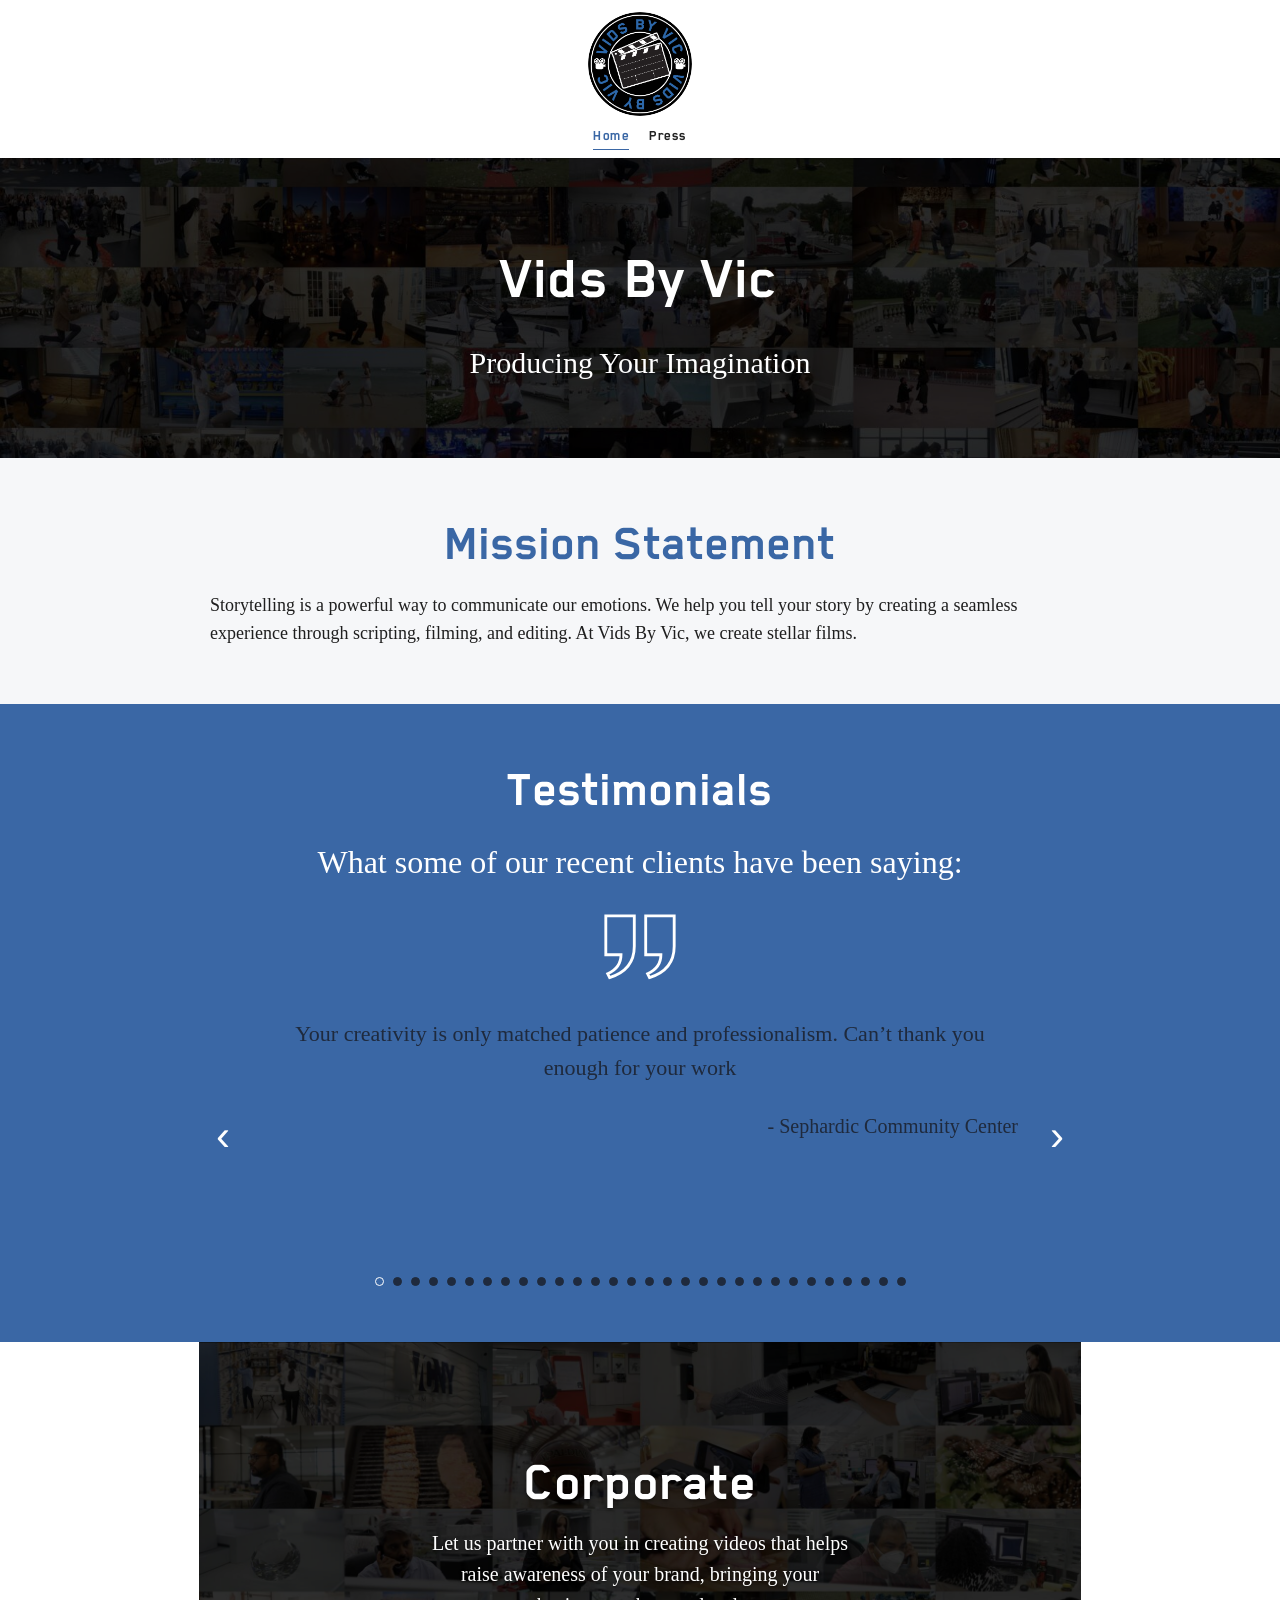
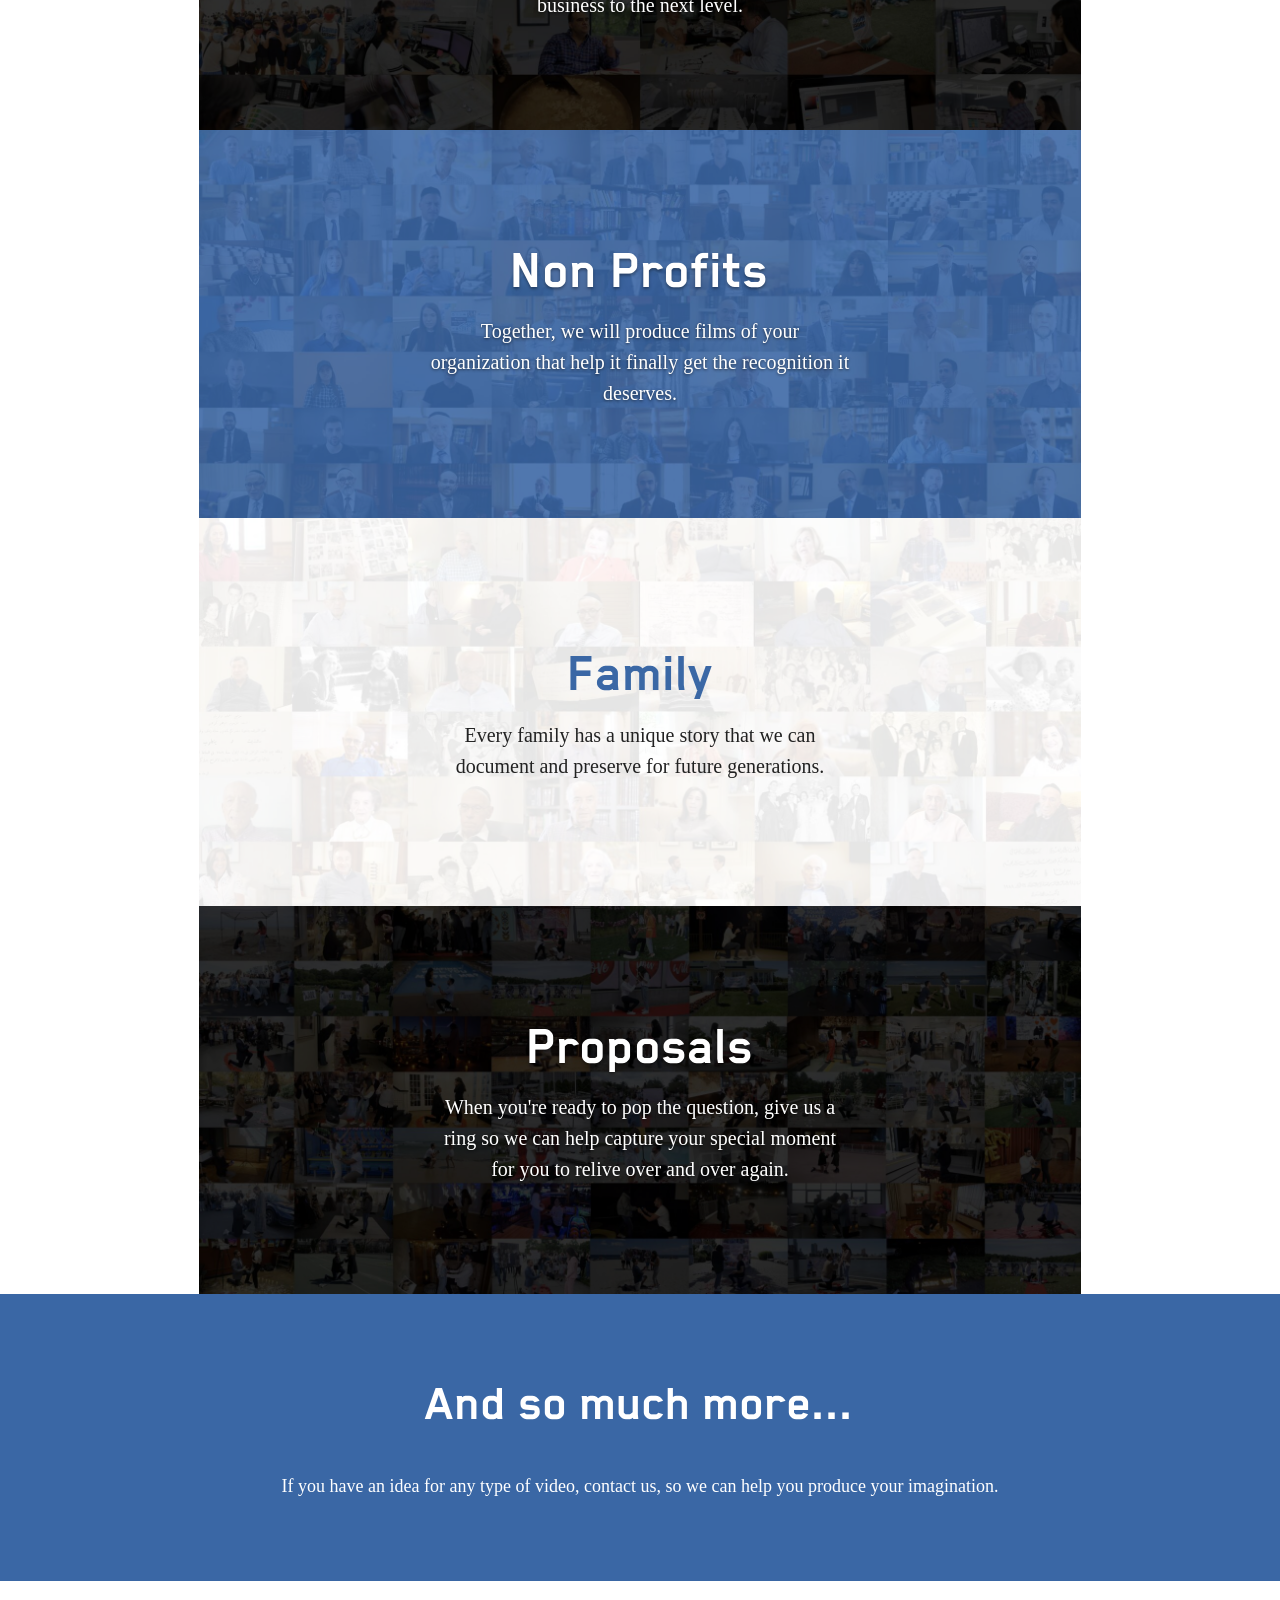
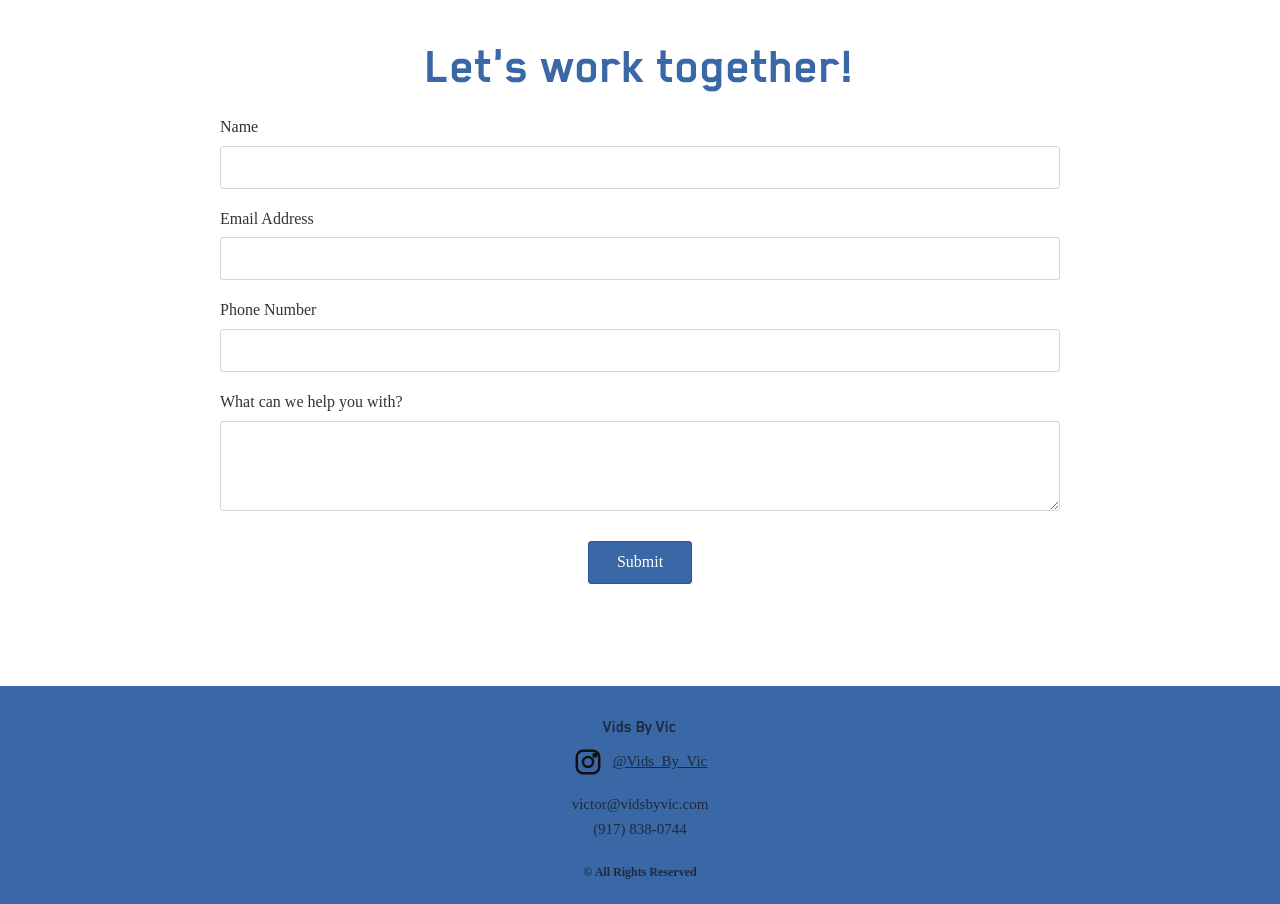
==== index.html @ 013132c2 "Switch form to Web3Forms" ====
<!doctype html>
<html lang="en">
<head>
<meta charset="utf-8">
<meta name="viewport" content="width=device-width,initial-scale=1">
<title>Home | Vids By Vic</title>
<meta name="description" content="Vids By Vic — Producing Your Imagination. Scripting, filming, and editing for nonprofits, businesses, families, and proposals.">
<meta property="og:title" content="Vids By Vic">
<meta property="og:description" content="Producing Your Imagination">
<meta property="og:image" content="https://www.vidsbyvic.com/images/og.png">
<meta property="og:url" content="https://www.vidsbyvic.com">
<meta name="twitter:card" content="summary_large_image">
<link rel="icon" href="images/logo.png">
<link rel="preload" href="/fonts/BlenderPro-Bold.woff2" as="font" type="font/woff2" crossorigin>
<link rel="stylesheet" href="styles.css">
</head>
<body>

<header class="site-header">
  <a href="./"><img class="logo" src="images/logo.png" alt="Vids By Vic"></a>
  <nav class="site-nav">
    <a href="./" aria-current="page">Home</a>
    <a href="press/">Press</a>
  </nav>
</header>

<main>
  <div class="hero">
    <div>
      <h1>Vids By Vic</h1>
      <p>Producing Your Imagination</p>
    </div>
  </div>

  <section class="mission">
    <div class="wrap">
      <h2>Mission Statement</h2>
      <p>Storytelling is a powerful way to communicate our emotions. We help you tell your story by creating a seamless experience through scripting, filming, and editing. At Vids By Vic, we create stellar films.</p>
    </div>
  </section>


  <section class="testimonials">
    <h2>Testimonials</h2>
    <p class="sub">What some of our recent clients have been saying:</p>
    <svg class="quote-mark" viewBox="0 0 80 72" fill="none" stroke="#fff" stroke-width="3" aria-hidden="true">
      <path d="M4 3h30v32c0 17-10 28-26 33l-2-4c9-4 14-11 14-20H4z"/>
      <path d="M46 3h30v32c0 17-10 28-26 33l-2-4c9-4 14-11 14-20H46z"/>
    </svg>
    <div class="slider" id="slider" aria-roledescription="carousel">
      <button class="prev" aria-label="Previous">&#8249;</button>
      <div id="slides"></div>
      <button class="next" aria-label="Next">&#8250;</button>
    </div>
    <div class="dots" id="dots"></div>
  </section>

  <section class="services">
    <div class="service dark corporate"><div>
      <h2>Corporate</h2>
      <p>Let us partner with you in creating videos that helps raise awareness of your brand, bringing your business to the next level.</p>
    </div></div>
    <div class="service blue nonprofit"><div>
      <h2>Non Profits</h2>
      <p>Together, we will produce films of your organization that help it finally get the recognition it deserves.</p>
    </div></div>
    <div class="service light family"><div>
      <h2>Family</h2>
      <p>Every family has a unique story that we can document and preserve for future generations.</p>
    </div></div>
    <div class="service dark proposals"><div>
      <h2>Proposals</h2>
      <p>When you're ready to pop the question, give us a ring so we can help capture your special moment for you to relive over and over again.</p>
    </div></div>
  </section>

  <section class="more">
    <h2>And so much more...</h2>
    <p>If you have an idea for any type of video, contact us, so we can help you produce your imagination.</p>
  </section>

  <section class="contact" id="contact">
    <h2>Let's work together!</h2>
    <form id="contact-form" action="https://api.web3forms.com/submit" method="POST">
      <input type="hidden" name="access_key" value="d87d5b63-615f-45db-a394-ddff4c12c7cf">
      <input type="hidden" name="subject" value="New message from VidsByVic.com">
      <input type="hidden" name="from_name" value="VidsByVic.com">
      <input type="hidden" name="redirect" value="https://vidsbyvic.com/thanks/">
      <label for="f-name">Name</label>
      <input id="f-name" name="name" required>
      <label for="f-email">Email Address</label>
      <input id="f-email" name="email" type="email" required>
      <label for="f-phone">Phone Number</label>
      <input id="f-phone" name="phone" type="tel">
      <label for="f-msg">What can we help you with?</label>
      <textarea id="f-msg" name="message" required></textarea>
      <input class="hp" type="checkbox" name="botcheck" tabindex="-1" autocomplete="off">
      <div class="form-actions"><button class="btn" type="submit">Submit</button></div>
      <p class="form-note" id="form-note" aria-live="polite"></p>
    </form>
  </section>
</main>

<footer class="site-footer">
  <strong>Vids By Vic</strong>
  <a class="ig" href="https://www.instagram.com/vids_by_vic" target="_blank" rel="noopener">
    <svg viewBox="0 0 24 24" fill="none" stroke="#111" stroke-width="2"><rect x="3" y="3" width="18" height="18" rx="5"/><circle cx="12" cy="12" r="4"/><circle cx="17.5" cy="6.5" r="1" fill="#111"/></svg>
    <span style="text-decoration:underline">@Vids_By_Vic</span>
  </a>
  <p><a href="mailto:victor@vidsbyvic.com">victor@vidsbyvic.com</a></p>
  <p><a href="tel:+19178380744">(917) 838-0744</a></p>
  <p class="copy">© All Rights Reserved</p>
</footer>

<script>
const T=[
["Your creativity is only matched patience and professionalism. Can’t thank you enough for your work","Sephardic Community Center"],
["Working with Victor is clean and simple. He understands the project, is in tune with the audience, and quickly produces a high quality film. A pleasure to work with!","Magen David Yeshivah"],
["Vids by Vic is easy, reliable and really \"gets it\" - it's a no-brainer for organizations like SBH who hope to quickly deliver a quality product to our community members.","Sephardic Bikur Holim"],
["Victor is a true professional. He is organized, understands the needs of his clients and ultimately delivers a product based on your goals. Victor is diligent and meticulous, working closely with his clients in order to ensure their needs are met. Victor is a pleasure to work with!","Yeshivah of Flatbush"],
["We had the pleasure of working with Vids By Vic on a series of corporate recruitment videos. Victor was professional, efficient, and friendly during filming and was great to work with throughout the editing process. We were very happy with the final videos and have received great feedback from employees and potential candidates. We highly recommend him and his team – and hope to work with them again soon!","VCNY Home"],
["Victor was incredibly professional throughout, had a clear vision for how to approach our video project and executed to perfection, and on time. We used his services for both archival footage, and new production and he hit a home run with both projects. I look forward to working with him again.","SAFE Foundation"],
["Victor’s attention to the urgency of what I needed to get done quickly was amazing. He listened attentively to my needs and then added his professional expertise to put together a spectacular promotional video. His video changed my business forever!","Camp Allsport"],
["Vic, thank you for your incredible work on our fundraising video. Needless to say, it was done to perfection, you created the perfect story line and sent our message across so fluidly. Working with you was an absolute pleasure, done with great communication, timing, and professionalism. Thank you again, and looking forward to more projects together.","Sephardic Heritage Museum"],
["Victor's deep commitment to every project ensure's smashing success! He makes it all look so seamless and easy!","Allegra Franco Women's Bet Midrash"],
["Vic and his team are professional and enthusiastic, which is manifested in the footage they put out. Moreover they are super easy to work with!","Albert Missry Foundation"],
["Our recent video was professionally handled by Vids by Vic and we could not have been prouder when we presented it at the service. Victor perfectly aligned all the video interviewees, navigating individuals busy schedule to get it done right. On top of it, it was so perfect, it was all done in one draft! I would definitely use Victor again for any upcoming event we have.","Congregation Beth Torah"],
["Working with Vids by Vic was an amazing experience. Quick, efficient and gets the job done. I would love to recommend them to everyone. It was really a pleasure. Thank you!","Yeshivat Lev Aharon"],
["Vids By Vic handled everything from filming to editing in the most professional way. It was a completely stress free experience. Victor really understood what we were looking for and delivered an excellent and heartwarming video, in a very short amount of time.","Yad Yosef Torah Center"],
["Victor is a true professional. Not only was the final video spectacular, but even more importantly, he made the process very seamless. He understood what we wanted for the final result and made it happen. Ask me to rate him 1 out of 10, and he gets a 20!!","Deal Sephardic Network"],
["PROPEL needed a video for a fundraiser, and a series of marketing campaign videos that were shorter in length. Victor immediately understood the message and created a working plan that structured our project. Despite many schedule and venue changes, he kept the project on task. Victors professionalism and ability to put people at ease before the camera was exceptional. The video was the highlight of our event and our instagram marketing campaign has helped our company gain a following.","PROPEL Network"],
["Extremely flexible and easy to work with crew, with great end results!","Unique Designs"],
["Victor is genuine professional and a pleasure to work with.","The Well"],
["You and your staff are professional, courteous, and easy to work with. The camerawork was extraordinary, and you showed great creativity in editing the finished piece. Our product came to life in a way that we never imagined possible! Kudos to Victor Dweck for such great work. We look forward to working with Vids by Vic again soon.","Hillel Yeshivah"],
["Vic is a pleasure to work with. He is knowledgeable, friendly, with excellent vision. Vic brings your ideas to life! We highly recommend!","Hatzalah"],
["Not only a creative, professional, hard working, reliable and trust worthy company, Vids by Vic makes it fun to do. Strong on ideas and problem solving and their editing and end product raises the presentation to the highest level imaginative.","Sephardic Rabbinical College"],
["Vids by Vic took excellent and very moving video footage of our client's experiences with our organization. Thank you for being professional and easy to work with.","Morris I Franco Cancer Center"],
["It was an absolute pleasure working with Vic. He was extremely professional throughout the entire process and has a great eye. Everything was done in a very timely manner as well!","CocoBox"],
["Victor and his team was a pleasure to work with! Professional, patient and courteous .. all around A+","CARE for Special Needs Children"],
["The Vids by Vic team is the New York Yankees of film. Professional, talented, and consistently producing. They turned simple interview videos into masterpieces. Not to mention - the turnaround time is incredible! 5 stars!","From The Founder"],
["Victor understood the mission statement of our school. He was able to articulate and bring out the message in a very professional way. We had such great feedback from our constituents. I am absolutely going to recommend him for any one in need of a video!","Yeshivat Magen Abraham"],
["Working with Vic is a fun experience. He has all the qualifications you expect from a professional company. Thanks for all your help!","Camp J.D.S.A."],
["Vic and his team are professional and always on time. They have the necessary experience to cut through the baloney and ask the correct questions and edit properly as well as coordinate other interviewers and choreography properly.","Moreshet Yerushalayim"],
["Vids by Vic captured it all in 1 minute. Vids by Vic is reliable and easy to work with, you know you are in great hands with Vids By Vic. Promotion video kick started my business!","Doin' It Sports"],
["Victor (a.k.a. Vids by Vic) has always been a pleasure to work with. He always invested in the best equipment, personally involved himself in the shoot and editing, and guided us to produce the best results. We always look forward to more ideas as he continues to grow.","Tanach Study"],
["Victor was a total professional and a pleasure to work with. The quality of his work greatly exceeded our expectations and we hope to use his services again in the near future!","Upside Basketball Camp"]
];
const slides=document.getElementById('slides'),dots=document.getElementById('dots');
T.forEach(([q,w],i)=>{
  const s=document.createElement('div');s.className='slide';
  s.innerHTML='<p></p><cite></cite>';s.querySelector('p').textContent=q;s.querySelector('cite').textContent='- '+w;
  slides.appendChild(s);
  const d=document.createElement('button');d.setAttribute('aria-label','Testimonial '+(i+1));d.onclick=()=>{go(i);restart()};dots.appendChild(d);
});
let cur=0,timer;
function go(i){cur=(i+T.length)%T.length;[...slides.children].forEach((s,k)=>s.classList.toggle('active',k===cur));[...dots.children].forEach((d,k)=>d.classList.toggle('on',k===cur))}
function restart(){clearInterval(timer);timer=setInterval(()=>go(cur+1),7000)}
document.querySelector('.slider .prev').onclick=()=>{go(cur-1);restart()};
document.querySelector('.slider .next').onclick=()=>{go(cur+1);restart()};
go(0);restart();

document.getElementById('contact-form').addEventListener('submit',async e=>{
  e.preventDefault();
  const f=e.target,note=document.getElementById('form-note'),btn=f.querySelector('button');
  btn.disabled=true;note.textContent='Sending...';
  const c=new AbortController();const t=setTimeout(()=>c.abort(),15000);
  try{
    const r=await fetch('https://api.web3forms.com/submit',{method:'POST',headers:{'Accept':'application/json'},body:new FormData(f),signal:c.signal});
    const j=await r.json();if(!j.success)throw 0;
    location.href='/thanks/';
  }catch(_){note.textContent='Something went wrong. Please email victor@vidsbyvic.com.';btn.disabled=false}
  clearTimeout(t);
});
</script>
</body>
</html>
---- styles.css ----
@font-face{font-family:"Blender Pro";src:url(/fonts/BlenderPro-Bold.woff2) format("woff2");font-weight:700;font-style:normal;font-display:swap}
:root{
  --blue:#3a67a5;
  --blue-dark:#2f5590;
  --ink:#1f1f1f;
  --muted:#555;
  --bg:#ffffff;
  --soft:#f6f7f9;
  --head:'Blender Pro',system-ui,sans-serif;
  --body:Georgia,'Times New Roman',serif;
}
*{box-sizing:border-box}
html{scroll-behavior:smooth}
body{margin:0;background:var(--bg);color:var(--ink);font-family:var(--body);font-size:18px;line-height:1.55}
img{max-width:100%;display:block}
a{color:inherit}

/* Header */
.site-header{position:sticky;top:0;z-index:50;background:#fff;text-align:center;padding:12px 16px 8px;box-shadow:0 1px 0 rgba(0,0,0,.05)}
.site-header .logo{width:104px;height:104px;margin:0 auto;border-radius:50%}
.site-nav{font-family:var(--head);font-weight:700;letter-spacing:.5px;display:flex;justify-content:center;gap:20px;margin-top:6px;font-size:15px}
.site-nav a{text-decoration:none;color:#222;padding:2px 0;border-bottom:1px solid transparent}
.site-nav a:hover,.site-nav a[aria-current=page]{border-bottom-color:var(--blue);color:var(--blue)}

/* Hero */
.hero{position:relative;min-height:300px;display:grid;place-items:center;text-align:center;color:#fff;
  background:#1a1a1a url(/images/proposals.jpg) center/cover no-repeat;padding:60px 16px}
.hero::before{content:"";position:absolute;inset:0;background:rgba(0,0,0,.6)}
.hero>*{position:relative}
.hero h1{font-family:var(--head);font-weight:700;font-size:clamp(40px,7vw,62px);margin:0;letter-spacing:.5px}
.hero p{font-size:clamp(20px,3vw,30px);margin:14px 0 0;font-weight:300}

/* Generic sections */
section{padding:56px 16px}
.wrap{max-width:860px;margin:0 auto}
h2{font-family:var(--head);font-weight:700;font-size:clamp(34px,5vw,52px);line-height:1.15;margin:0 0 18px;text-align:center}
.mission{background:var(--soft)}
.mission h2{color:var(--blue)}
.mission p{margin:0}

.photo-band{height:clamp(220px,40vw,520px);background:#dfe5ee url(/images/camera.jpg) center 40%/cover no-repeat;padding:0}

/* Testimonials */
.testimonials{background:var(--blue);color:#fff;text-align:center}
.testimonials .sub{font-size:clamp(20px,3vw,32px);margin:0 0 26px;font-weight:300}
.quote-mark{width:76px;margin:0 auto 26px}
.slider{position:relative;max-width:860px;margin:0 auto;padding:0 52px;min-height:230px}
.slide{display:none}
.slide.active{display:block;animation:fade .5s}
.slide p{font-size:clamp(17px,2.2vw,22px);color:#1f2a3d;margin:0}
.slide cite{display:block;font-style:normal;text-align:right;margin-top:26px;font-size:20px;color:#1f2a3d}
.slider button{position:absolute;top:40%;background:none;border:0;color:#fff;font-size:42px;line-height:1;cursor:pointer;padding:6px}
.slider .prev{left:0}.slider .next{right:0}
.dots{display:flex;flex-wrap:wrap;justify-content:center;gap:9px;margin-top:30px}
.dots button{width:9px;height:9px;border-radius:50%;border:1px solid #1f2a3d;background:#1f2a3d;padding:0;cursor:pointer}
.dots button.on{background:transparent;border-color:#fff}
@keyframes fade{from{opacity:0}to{opacity:1}}

/* Service banners */
.services{padding:0}
.service{position:relative;max-width:882px;margin:0 auto;min-height:clamp(300px,44vw,388px);display:grid;place-items:center;text-align:center;
  background-size:cover;background-position:center;padding:40px 24px}
.service::before{content:"";position:absolute;inset:0}
.service>div{position:relative;max-width:420px}
.service h2{font-size:clamp(36px,6vw,56px);margin-bottom:14px;text-shadow:0 2px 3px rgba(0,0,0,.35)}
.service p{margin:0;font-size:clamp(16px,2.2vw,20px)}
.service.dark{color:#fff}.service.dark::before{background:rgba(0,0,0,.55)}
.service.blue{color:#fff}.service.blue::before{background:rgba(58,103,165,.55)}
.service.light{color:#222}.service.light::before{background:rgba(255,255,255,.6)}
.service.light h2{color:var(--blue);text-shadow:none}
.service.dark p,.service.blue p{text-shadow:0 1px 3px rgba(0,0,0,.6)}
.corporate{background-image:url(/images/corporate.jpg)}
.nonprofit{background-image:url(/images/nonprofit.jpg)}
.family{background-image:url(/images/family.jpg)}
.proposals{background-image:url(/images/proposals.jpg)}

.more{background:var(--blue);color:#fff;text-align:center;padding:80px 16px}
.more p{margin:40px auto 0;max-width:760px}

/* Contact form */
.contact h2{color:var(--blue)}
form{max-width:840px;margin:0 auto}
label{display:block;font-size:16px;margin:18px 0 6px;color:#333}
input,textarea{width:100%;font:inherit;font-size:16px;padding:8px 10px;border:1px solid #d6d6d6;border-radius:3px;background:#fff}
input:focus,textarea:focus{outline:2px solid var(--blue);outline-offset:1px}
textarea{min-height:90px;resize:vertical}
.btn{display:inline-block;background:var(--blue);color:#fff;border:1px solid var(--blue-dark);border-radius:3px;font:inherit;font-size:16px;padding:8px 28px;cursor:pointer;text-decoration:none}
.btn:hover{background:var(--blue-dark)}
.form-actions{text-align:center;margin-top:22px}
.form-note{text-align:center;color:var(--muted);font-size:14px;min-height:20px;margin-top:12px}
.hp{position:absolute;left:-9999px}

/* Footer */
.site-footer{background:var(--blue);color:#1f2a3d;text-align:center;padding:28px 16px 20px;font-size:15px}
.site-footer strong{font-family:var(--head);font-weight:700;font-size:17px;display:block;margin-bottom:6px}
.site-footer .ig{display:inline-flex;align-items:center;gap:10px;margin-bottom:14px}
.site-footer .ig svg{width:30px;height:30px}
.site-footer a{text-decoration:none}
.site-footer a:hover{text-decoration:underline}
.site-footer p{margin:2px 0}
.site-footer .copy{margin-top:22px;font-size:12px;font-weight:600}

/* Connect page */
.connect-hero{background:var(--soft);text-align:center}
.connect-hero h2{color:var(--blue)}
.connect-hero p{max-width:760px;margin:0 auto 18px}

/* Press page */
.press-top{height:210px;background:var(--blue);display:grid;place-items:center}
.press-top h2{color:#fff;margin:0;text-shadow:0 2px 4px rgba(0,0,0,.5)}
.press-list{display:grid;gap:34px;max-width:860px;margin:0 auto}
.press-item{display:grid;grid-template-columns:150px 1fr;gap:26px;align-items:center}
.press-item img{width:150px;height:150px;object-fit:contain}
.press-item .date{color:var(--blue);font-weight:500}
.press-item h3{margin:2px 0 4px;font-size:21px;font-weight:600}
.press-item p{margin:0 0 6px;color:var(--muted)}
.press-item a.link{color:var(--blue)}
@media (max-width:560px){
  .press-item{grid-template-columns:1fr;text-align:center}
  .press-item img{margin:0 auto}
  .slider{padding:0 34px}
  .slider button{font-size:32px}
}
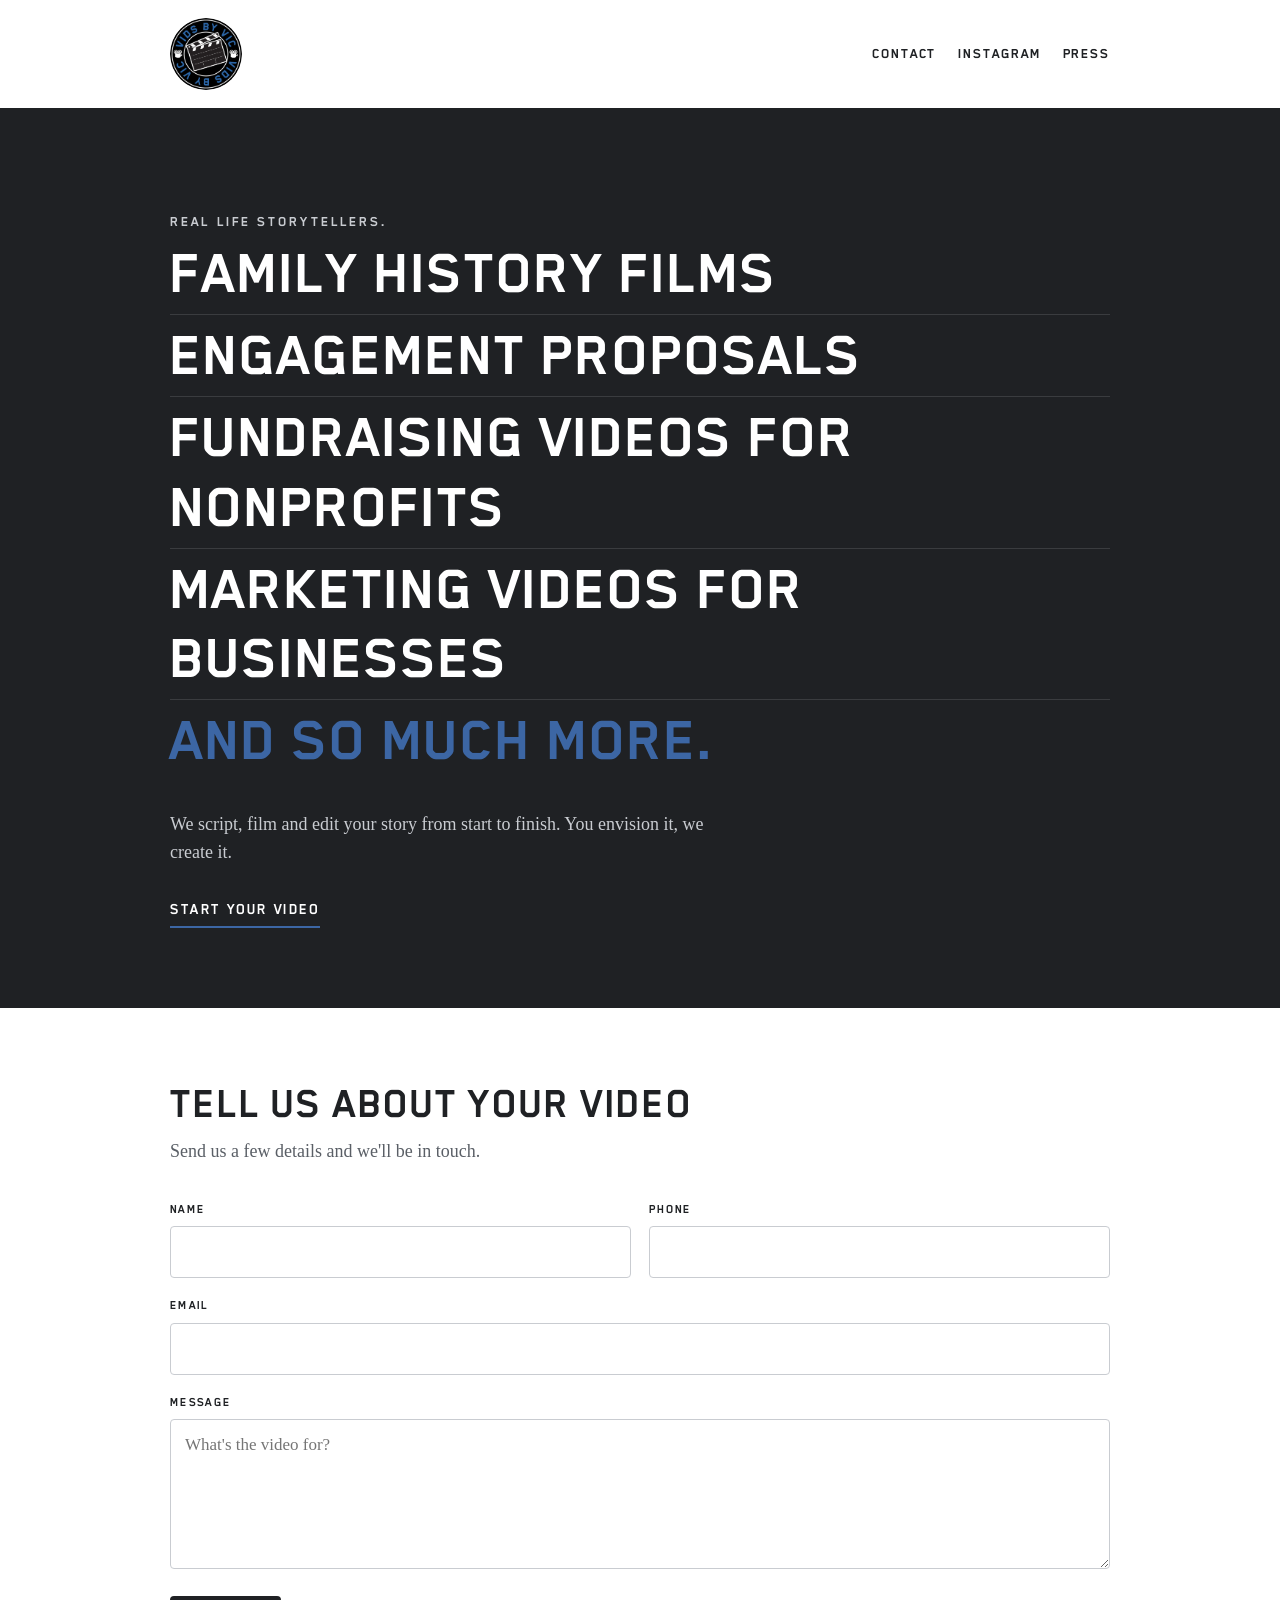
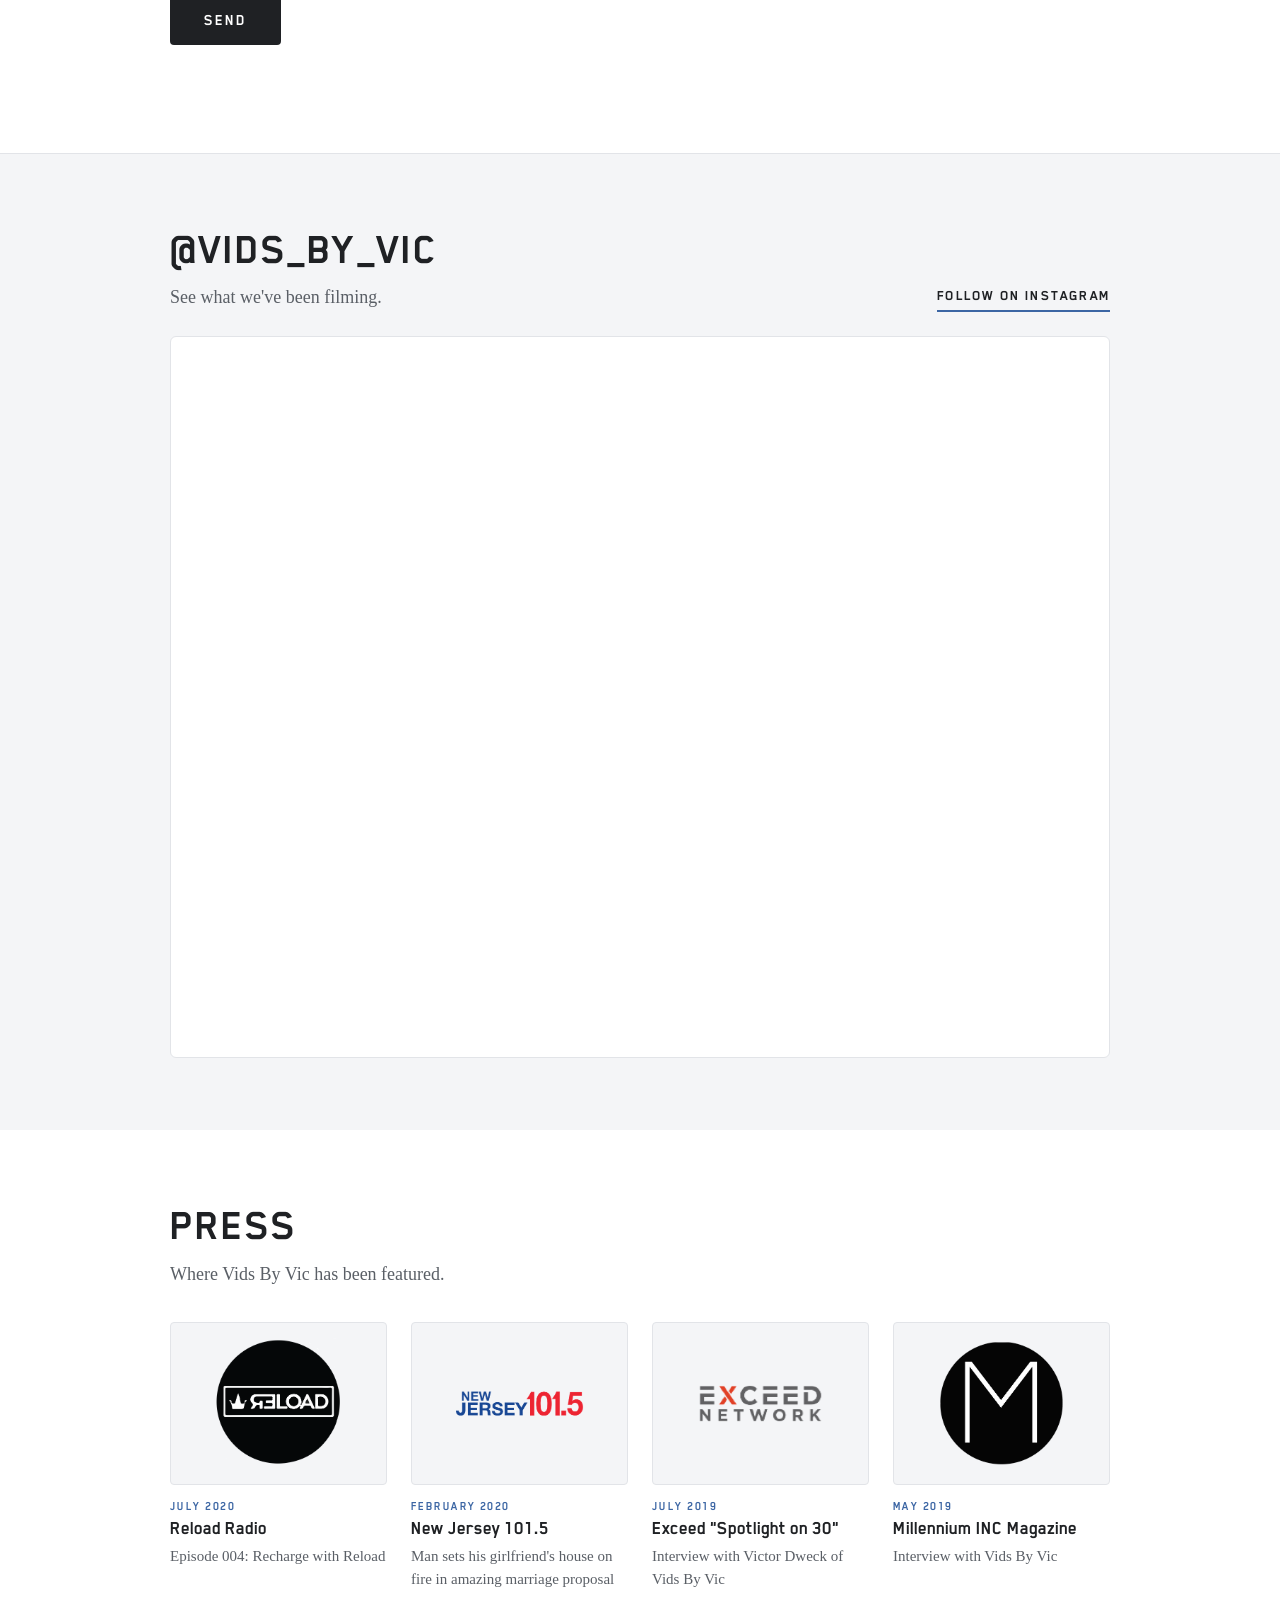
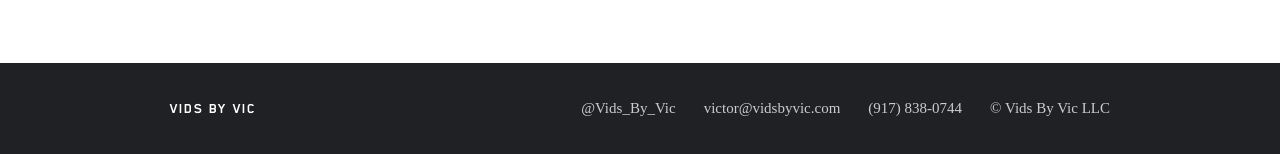
==== commit 0a91a598: "Refactor index.html for improved layout and SEO Updated the website's HTML structure, including the " ====
--- a/index.html
+++ b/index.html
@@ -3,173 +3,232 @@
 <head>
 <meta charset="utf-8">
 <meta name="viewport" content="width=device-width,initial-scale=1">
-<title>Home | Vids By Vic</title>
-<meta name="description" content="Vids By Vic — Producing Your Imagination. Scripting, filming, and editing for nonprofits, businesses, families, and proposals.">
+<title>Vids By Vic</title>
+<meta name="description" content="Vids By Vic: family history films, engagement proposals, fundraising videos for nonprofits, marketing videos for businesses, and so much more.">
 <meta property="og:title" content="Vids By Vic">
-<meta property="og:description" content="Producing Your Imagination">
+<meta property="og:description" content="Real life storytellers.">
 <meta property="og:image" content="https://www.vidsbyvic.com/images/og.png">
 <meta property="og:url" content="https://www.vidsbyvic.com">
 <meta name="twitter:card" content="summary_large_image">
 <link rel="icon" href="images/logo.png">
 <link rel="preload" href="/fonts/BlenderPro-Bold.woff2" as="font" type="font/woff2" crossorigin>
-<link rel="stylesheet" href="styles.css">
+<style>
+@font-face{font-family:"Blender Pro";src:url(/fonts/BlenderPro-Bold.woff2) format("woff2");font-weight:700;font-display:swap}
+:root{--ink:#1F2124;--blue:#3C66A4;--soft:#f4f5f7;--line:#e2e4e8;--muted:#5a5f66;
+  --head:'Blender Pro',system-ui,sans-serif;--body:Georgia,'Times New Roman',serif}
+*{box-sizing:border-box}
+html{scroll-behavior:smooth}
+body{margin:0;background:#fff;color:var(--ink);font-family:var(--body);font-size:18px;line-height:1.55}
+img{max-width:100%;display:block}
+a{color:inherit}
+.wrap{max-width:980px;margin:0 auto;padding:0 20px}
+
+/* Header */
+header{display:flex;align-items:center;justify-content:space-between;max-width:980px;margin:0 auto;padding:18px 20px}
+header img{width:72px;height:72px;border-radius:50%}
+header nav{display:flex;gap:22px;font-family:var(--head);font-weight:700;font-size:15px;letter-spacing:.06em;text-transform:uppercase}
+header nav a{text-decoration:none}
+header nav a:hover{color:var(--blue)}
+
+/* Hero */
+.hero{background:var(--ink);color:#fff;padding:72px 0 80px}
+.kicker{font-family:var(--head);font-weight:700;color:var(--blue);letter-spacing:.14em;text-transform:uppercase;font-size:15px;margin:0 0 22px}
+.hero ul{list-style:none;margin:0;padding:0;font-family:var(--head);font-weight:700;font-size:clamp(34px,6.4vw,64px);line-height:1.08;text-transform:uppercase}
+.hero li{border-bottom:1px solid rgba(255,255,255,.12);padding:6px 0}
+.hero li:last-child{color:var(--blue);border:0}
+.hero p{max-width:560px;margin:30px 0 0;color:#c9ccd1}
+.hero .cta{display:inline-block;margin-top:30px;font-family:var(--head);font-weight:700;letter-spacing:.1em;text-transform:uppercase;font-size:16px;color:#fff;text-decoration:none;border-bottom:2px solid var(--blue);padding-bottom:4px}
+
+/* Sections */
+section{padding:72px 0}
+h2{font-family:var(--head);font-weight:700;text-transform:uppercase;letter-spacing:.02em;font-size:clamp(30px,4.6vw,44px);line-height:1.1;margin:0 0 10px}
+.lede{color:var(--muted);margin:0 0 34px}
+
+/* Form */
+#contact{border-bottom:1px solid var(--line)}
+.grid2{display:grid;grid-template-columns:1fr 1fr;gap:18px}
+label{display:block;font-family:var(--head);font-weight:700;font-size:13px;letter-spacing:.1em;text-transform:uppercase;margin-bottom:6px}
+input,textarea{width:100%;font:inherit;font-size:17px;padding:12px 14px;border:1px solid #c9ccd1;border-radius:4px;background:#fff;color:var(--ink)}
+input:focus,textarea:focus{outline:2px solid var(--blue);outline-offset:1px;border-color:var(--blue)}
+textarea{min-height:150px;resize:vertical}
+.field{margin-bottom:18px}
+.hp{position:absolute;left:-9999px}
+button{font-family:var(--head);font-weight:700;letter-spacing:.12em;text-transform:uppercase;font-size:16px;background:var(--ink);color:#fff;border:0;border-radius:4px;padding:15px 34px;cursor:pointer}
+button:hover{background:var(--blue)}
+button[disabled]{opacity:.6;cursor:wait}
+.note{min-height:24px;margin:12px 0 0;color:#b3261e}
+#thanks{display:none}
+#thanks h2{color:var(--blue)}
+#cal{width:100%;height:700px;border:0;margin-top:10px}
+
+/* Instagram */
+#instagram{background:var(--soft)}
+.ig-head{display:flex;align-items:flex-end;justify-content:space-between;gap:20px;flex-wrap:wrap;margin-bottom:24px}
+.ig-head a{font-family:var(--head);font-weight:700;letter-spacing:.08em;text-transform:uppercase;font-size:15px;text-decoration:none;border-bottom:2px solid var(--blue);padding-bottom:3px}
+.ig-frame{background:#fff;border:1px solid var(--line);border-radius:6px;overflow:hidden}
+.ig-frame iframe{display:block;width:100%;height:720px;border:0}
+
+/* Press */
+.press{display:grid;grid-template-columns:repeat(4,1fr);gap:24px}
+.press a{text-decoration:none;display:block}
+.press img{width:100%;aspect-ratio:4/3;object-fit:contain;background:var(--soft);border:1px solid var(--line);border-radius:4px;padding:14px;margin-bottom:12px}
+.press .date{font-family:var(--head);font-weight:700;font-size:12px;letter-spacing:.12em;text-transform:uppercase;color:var(--blue)}
+.press h3{font-family:var(--head);font-weight:700;font-size:19px;margin:2px 0 4px;line-height:1.2}
+.press p{font-size:15px;color:var(--muted);margin:0}
+.press a:hover h3{color:var(--blue)}
+
+/* Footer */
+footer{background:var(--ink);color:#c9ccd1;padding:34px 0;font-size:15px}
+footer .wrap{display:flex;flex-wrap:wrap;gap:10px 28px;align-items:center}
+footer strong{font-family:var(--head);color:#fff;letter-spacing:.08em;text-transform:uppercase;margin-right:auto}
+footer a{text-decoration:none}
+footer a:hover{color:#fff}
+
+@media (max-width:720px){
+  .grid2{grid-template-columns:1fr;gap:0}
+  .press{grid-template-columns:1fr 1fr}
+  header nav{gap:14px;font-size:13px}
+  .ig-frame iframe{height:560px}
+  footer strong{width:100%}
+}
+</style>
 </head>
 <body>
 
-<header class="site-header">
-  <a href="./"><img class="logo" src="images/logo.png" alt="Vids By Vic"></a>
-  <nav class="site-nav">
-    <a href="./" aria-current="page">Home</a>
-    <a href="press/">Press</a>
+<header>
+  <a href="./"><img src="images/logo.png" alt="Vids By Vic"></a>
+  <nav>
+    <a href="#contact">Contact</a>
+    <a href="#instagram">Instagram</a>
+    <a href="#press">Press</a>
   </nav>
 </header>
 
-<main>
-  <div class="hero">
-    <div>
-      <h1>Vids By Vic</h1>
-      <p>Producing Your Imagination</p>
-    </div>
-  </div>
-
-  <section class="mission">
-    <div class="wrap">
-      <h2>Mission Statement</h2>
-      <p>Storytelling is a powerful way to communicate our emotions. We help you tell your story by creating a seamless experience through scripting, filming, and editing. At Vids By Vic, we create stellar films.</p>
-    </div>
-  </section>
-
-
-  <section class="testimonials">
-    <h2>Testimonials</h2>
-    <p class="sub">What some of our recent clients have been saying:</p>
-    <svg class="quote-mark" viewBox="0 0 80 72" fill="none" stroke="#fff" stroke-width="3" aria-hidden="true">
-      <path d="M4 3h30v32c0 17-10 28-26 33l-2-4c9-4 14-11 14-20H4z"/>
-      <path d="M46 3h30v32c0 17-10 28-26 33l-2-4c9-4 14-11 14-20H46z"/>
-    </svg>
-    <div class="slider" id="slider" aria-roledescription="carousel">
-      <button class="prev" aria-label="Previous">&#8249;</button>
-      <div id="slides"></div>
-      <button class="next" aria-label="Next">&#8250;</button>
-    </div>
-    <div class="dots" id="dots"></div>
-  </section>
-
-  <section class="services">
-    <div class="service dark corporate"><div>
-      <h2>Corporate</h2>
-      <p>Let us partner with you in creating videos that helps raise awareness of your brand, bringing your business to the next level.</p>
-    </div></div>
-    <div class="service blue nonprofit"><div>
-      <h2>Non Profits</h2>
-      <p>Together, we will produce films of your organization that help it finally get the recognition it deserves.</p>
-    </div></div>
-    <div class="service light family"><div>
-      <h2>Family</h2>
-      <p>Every family has a unique story that we can document and preserve for future generations.</p>
-    </div></div>
-    <div class="service dark proposals"><div>
-      <h2>Proposals</h2>
-      <p>When you're ready to pop the question, give us a ring so we can help capture your special moment for you to relive over and over again.</p>
-    </div></div>
-  </section>
-
-  <section class="more">
-    <h2>And so much more...</h2>
-    <p>If you have an idea for any type of video, contact us, so we can help you produce your imagination.</p>
-  </section>
-
-  <section class="contact" id="contact">
-    <h2>Let's work together!</h2>
-    <form id="contact-form" action="https://api.web3forms.com/submit" method="POST">
-      <input type="hidden" name="access_key" value="d87d5b63-615f-45db-a394-ddff4c12c7cf">
-      <input type="hidden" name="subject" value="New message from VidsByVic.com">
-      <input type="hidden" name="from_name" value="VidsByVic.com">
-      <input type="hidden" name="redirect" value="https://vidsbyvic.com/thanks/">
-      <label for="f-name">Name</label>
-      <input id="f-name" name="name" required>
-      <label for="f-email">Email Address</label>
-      <input id="f-email" name="email" type="email" required>
-      <label for="f-phone">Phone Number</label>
-      <input id="f-phone" name="phone" type="tel">
-      <label for="f-msg">What can we help you with?</label>
-      <textarea id="f-msg" name="message" required></textarea>
-      <input class="hp" type="checkbox" name="botcheck" tabindex="-1" autocomplete="off">
-      <div class="form-actions"><button class="btn" type="submit">Submit</button></div>
-      <p class="form-note" id="form-note" aria-live="polite"></p>
-    </form>
-  </section>
-</main>
-
-<footer class="site-footer">
-  <strong>Vids By Vic</strong>
-  <a class="ig" href="https://www.instagram.com/vids_by_vic" target="_blank" rel="noopener">
-    <svg viewBox="0 0 24 24" fill="none" stroke="#111" stroke-width="2"><rect x="3" y="3" width="18" height="18" rx="5"/><circle cx="12" cy="12" r="4"/><circle cx="17.5" cy="6.5" r="1" fill="#111"/></svg>
-    <span style="text-decoration:underline">@Vids_By_Vic</span>
-  </a>
-  <p><a href="mailto:victor@vidsbyvic.com">victor@vidsbyvic.com</a></p>
-  <p><a href="tel:+19178380744">(917) 838-0744</a></p>
-  <p class="copy">© All Rights Reserved</p>
+<div class="hero">
+  <div class="wrap">
+    <p class="kicker">Real life storytellers.</p>
+    <ul>
+      <li>Family history films</li>
+      <li>Engagement proposals</li>
+      <li>Fundraising videos for nonprofits</li>
+      <li>Marketing videos for businesses</li>
+      <li>And so much more.</li>
+    </ul>
+    <p>We script, film and edit your story from start to finish. You envision it, we create it.</p>
+    <a class="cta" href="#contact">Start your video</a>
+  </div>
+</div>
+
+<section id="contact">
+  <div class="wrap">
+    <div id="form-wrap">
+      <h2>Tell us about your video</h2>
+      <p class="lede">Send us a few details and we'll be in touch.</p>
+      <form id="inquiry" novalidate>
+        <div class="grid2">
+          <div class="field"><label for="f-name">Name</label><input id="f-name" name="name" autocomplete="name" required></div>
+          <div class="field"><label for="f-phone">Phone</label><input id="f-phone" name="phone" type="tel" autocomplete="tel"></div>
+        </div>
+        <div class="field"><label for="f-email">Email</label><input id="f-email" name="email" type="email" autocomplete="email" required></div>
+        <div class="field"><label for="f-msg">Message</label><textarea id="f-msg" name="message" placeholder="What's the video for?"></textarea></div>
+        <input class="hp" name="website" tabindex="-1" autocomplete="off" aria-hidden="true">
+        <button type="submit">Send</button>
+        <p class="note" id="note" aria-live="polite"></p>
+      </form>
+    </div>
+    <div id="thanks">
+      <h2>Thank you!</h2>
+      <p class="lede" id="thanks-line">We got your message and will be in touch soon.</p>
+      <div id="cal-wrap"></div>
+    </div>
+  </div>
+</section>
+
+<section id="instagram">
+  <div class="wrap">
+    <div class="ig-head">
+      <div>
+        <h2>@Vids_By_Vic</h2>
+        <p class="lede" style="margin:0">See what we've been filming.</p>
+      </div>
+      <a href="https://www.instagram.com/vids_by_vic" target="_blank" rel="noopener">Follow on Instagram</a>
+    </div>
+    <div class="ig-frame">
+      <iframe src="https://www.instagram.com/vids_by_vic/embed" title="Vids By Vic on Instagram" loading="lazy" scrolling="no"></iframe>
+    </div>
+  </div>
+</section>
+
+<section id="press">
+  <div class="wrap">
+    <h2>Press</h2>
+    <p class="lede">Where Vids By Vic has been featured.</p>
+    <div class="press">
+      <a href="https://www.instagram.com/p/CCbhcQYJeVa/" target="_blank" rel="noopener">
+        <img src="images/reload.png" alt="Reload Radio">
+        <div class="date">July 2020</div><h3>Reload Radio</h3><p>Episode 004: Recharge with Reload</p>
+      </a>
+      <a href="https://nj1015.com/man-sets-his-girlfriends-house-on-fire-in-amazing-marriage-proposal-opinion/" target="_blank" rel="noopener">
+        <img src="images/nj1015.png" alt="New Jersey 101.5">
+        <div class="date">February 2020</div><h3>New Jersey 101.5</h3><p>Man sets his girlfriend's house on fire in amazing marriage proposal</p>
+      </a>
+      <a href="https://www.instagram.com/p/BzmPqX-Ale6/" target="_blank" rel="noopener">
+        <img src="images/exceed.png" alt="Exceed Spotlight on 30">
+        <div class="date">July 2019</div><h3>Exceed "Spotlight on 30"</h3><p>Interview with Victor Dweck of Vids By Vic</p>
+      </a>
+      <a href="files/millennium-inc.pdf" target="_blank" rel="noopener">
+        <img src="images/millennium.png" alt="Millennium INC Magazine">
+        <div class="date">May 2019</div><h3>Millennium INC Magazine</h3><p>Interview with Vids By Vic</p>
+      </a>
+    </div>
+  </div>
+</section>
+
+<footer>
+  <div class="wrap">
+    <strong>Vids By Vic</strong>
+    <a href="https://www.instagram.com/vids_by_vic" target="_blank" rel="noopener">@Vids_By_Vic</a>
+    <a href="mailto:victor@vidsbyvic.com">victor@vidsbyvic.com</a>
+    <a href="tel:+19178380744">(917) 838-0744</a>
+    <span>© Vids By Vic LLC</span>
+  </div>
 </footer>
 
 <script>
-const T=[
-["Your creativity is only matched patience and professionalism. Can’t thank you enough for your work","Sephardic Community Center"],
-["Working with Victor is clean and simple. He understands the project, is in tune with the audience, and quickly produces a high quality film. A pleasure to work with!","Magen David Yeshivah"],
-["Vids by Vic is easy, reliable and really \"gets it\" - it's a no-brainer for organizations like SBH who hope to quickly deliver a quality product to our community members.","Sephardic Bikur Holim"],
-["Victor is a true professional. He is organized, understands the needs of his clients and ultimately delivers a product based on your goals. Victor is diligent and meticulous, working closely with his clients in order to ensure their needs are met. Victor is a pleasure to work with!","Yeshivah of Flatbush"],
-["We had the pleasure of working with Vids By Vic on a series of corporate recruitment videos. Victor was professional, efficient, and friendly during filming and was great to work with throughout the editing process. We were very happy with the final videos and have received great feedback from employees and potential candidates. We highly recommend him and his team – and hope to work with them again soon!","VCNY Home"],
-["Victor was incredibly professional throughout, had a clear vision for how to approach our video project and executed to perfection, and on time. We used his services for both archival footage, and new production and he hit a home run with both projects. I look forward to working with him again.","SAFE Foundation"],
-["Victor’s attention to the urgency of what I needed to get done quickly was amazing. He listened attentively to my needs and then added his professional expertise to put together a spectacular promotional video. His video changed my business forever!","Camp Allsport"],
-["Vic, thank you for your incredible work on our fundraising video. Needless to say, it was done to perfection, you created the perfect story line and sent our message across so fluidly. Working with you was an absolute pleasure, done with great communication, timing, and professionalism. Thank you again, and looking forward to more projects together.","Sephardic Heritage Museum"],
-["Victor's deep commitment to every project ensure's smashing success! He makes it all look so seamless and easy!","Allegra Franco Women's Bet Midrash"],
-["Vic and his team are professional and enthusiastic, which is manifested in the footage they put out. Moreover they are super easy to work with!","Albert Missry Foundation"],
-["Our recent video was professionally handled by Vids by Vic and we could not have been prouder when we presented it at the service. Victor perfectly aligned all the video interviewees, navigating individuals busy schedule to get it done right. On top of it, it was so perfect, it was all done in one draft! I would definitely use Victor again for any upcoming event we have.","Congregation Beth Torah"],
-["Working with Vids by Vic was an amazing experience. Quick, efficient and gets the job done. I would love to recommend them to everyone. It was really a pleasure. Thank you!","Yeshivat Lev Aharon"],
-["Vids By Vic handled everything from filming to editing in the most professional way. It was a completely stress free experience. Victor really understood what we were looking for and delivered an excellent and heartwarming video, in a very short amount of time.","Yad Yosef Torah Center"],
-["Victor is a true professional. Not only was the final video spectacular, but even more importantly, he made the process very seamless. He understood what we wanted for the final result and made it happen. Ask me to rate him 1 out of 10, and he gets a 20!!","Deal Sephardic Network"],
-["PROPEL needed a video for a fundraiser, and a series of marketing campaign videos that were shorter in length. Victor immediately understood the message and created a working plan that structured our project. Despite many schedule and venue changes, he kept the project on task. Victors professionalism and ability to put people at ease before the camera was exceptional. The video was the highlight of our event and our instagram marketing campaign has helped our company gain a following.","PROPEL Network"],
-["Extremely flexible and easy to work with crew, with great end results!","Unique Designs"],
-["Victor is genuine professional and a pleasure to work with.","The Well"],
-["You and your staff are professional, courteous, and easy to work with. The camerawork was extraordinary, and you showed great creativity in editing the finished piece. Our product came to life in a way that we never imagined possible! Kudos to Victor Dweck for such great work. We look forward to working with Vids by Vic again soon.","Hillel Yeshivah"],
-["Vic is a pleasure to work with. He is knowledgeable, friendly, with excellent vision. Vic brings your ideas to life! We highly recommend!","Hatzalah"],
-["Not only a creative, professional, hard working, reliable and trust worthy company, Vids by Vic makes it fun to do. Strong on ideas and problem solving and their editing and end product raises the presentation to the highest level imaginative.","Sephardic Rabbinical College"],
-["Vids by Vic took excellent and very moving video footage of our client's experiences with our organization. Thank you for being professional and easy to work with.","Morris I Franco Cancer Center"],
-["It was an absolute pleasure working with Vic. He was extremely professional throughout the entire process and has a great eye. Everything was done in a very timely manner as well!","CocoBox"],
-["Victor and his team was a pleasure to work with! Professional, patient and courteous .. all around A+","CARE for Special Needs Children"],
-["The Vids by Vic team is the New York Yankees of film. Professional, talented, and consistently producing. They turned simple interview videos into masterpieces. Not to mention - the turnaround time is incredible! 5 stars!","From The Founder"],
-["Victor understood the mission statement of our school. He was able to articulate and bring out the message in a very professional way. We had such great feedback from our constituents. I am absolutely going to recommend him for any one in need of a video!","Yeshivat Magen Abraham"],
-["Working with Vic is a fun experience. He has all the qualifications you expect from a professional company. Thanks for all your help!","Camp J.D.S.A."],
-["Vic and his team are professional and always on time. They have the necessary experience to cut through the baloney and ask the correct questions and edit properly as well as coordinate other interviewers and choreography properly.","Moreshet Yerushalayim"],
-["Vids by Vic captured it all in 1 minute. Vids by Vic is reliable and easy to work with, you know you are in great hands with Vids By Vic. Promotion video kick started my business!","Doin' It Sports"],
-["Victor (a.k.a. Vids by Vic) has always been a pleasure to work with. He always invested in the best equipment, personally involved himself in the shoot and editing, and guided us to produce the best results. We always look forward to more ideas as he continues to grow.","Tanach Study"],
-["Victor was a total professional and a pleasure to work with. The quality of his work greatly exceeded our expectations and we hope to use his services again in the near future!","Upside Basketball Camp"]
-];
-const slides=document.getElementById('slides'),dots=document.getElementById('dots');
-T.forEach(([q,w],i)=>{
-  const s=document.createElement('div');s.className='slide';
-  s.innerHTML='<p></p><cite></cite>';s.querySelector('p').textContent=q;s.querySelector('cite').textContent='- '+w;
-  slides.appendChild(s);
-  const d=document.createElement('button');d.setAttribute('aria-label','Testimonial '+(i+1));d.onclick=()=>{go(i);restart()};dots.appendChild(d);
-});
-let cur=0,timer;
-function go(i){cur=(i+T.length)%T.length;[...slides.children].forEach((s,k)=>s.classList.toggle('active',k===cur));[...dots.children].forEach((d,k)=>d.classList.toggle('on',k===cur))}
-function restart(){clearInterval(timer);timer=setInterval(()=>go(cur+1),7000)}
-document.querySelector('.slider .prev').onclick=()=>{go(cur-1);restart()};
-document.querySelector('.slider .next').onclick=()=>{go(cur+1);restart()};
-go(0);restart();
-
-document.getElementById('contact-form').addEventListener('submit',async e=>{
+// Paste your Calendly link between the quotes to show booking after a form is sent
+const CALENDLY = '';
+const DESK = 'https://go.vidsbyvic.com/inquire';
+const WEB3 = 'd87d5b63-615f-45db-a394-ddff4c12c7cf';
+
+document.getElementById('inquiry').addEventListener('submit', async e => {
   e.preventDefault();
-  const f=e.target,note=document.getElementById('form-note'),btn=f.querySelector('button');
-  btn.disabled=true;note.textContent='Sending...';
-  const c=new AbortController();const t=setTimeout(()=>c.abort(),15000);
-  try{
-    const r=await fetch('https://api.web3forms.com/submit',{method:'POST',headers:{'Accept':'application/json'},body:new FormData(f),signal:c.signal});
-    const j=await r.json();if(!j.success)throw 0;
-    location.href='/thanks/';
-  }catch(_){note.textContent='Something went wrong. Please email victor@vidsbyvic.com.';btn.disabled=false}
-  clearTimeout(t);
+  const f = e.target, note = document.getElementById('note'), btn = f.querySelector('button');
+  const d = Object.fromEntries(new FormData(f));
+  if (!d.name.trim() || !d.email.trim() || !f.elements.email.checkValidity()) {
+    note.textContent = 'Please add your name and a valid email.'; return;
+  }
+  note.textContent = ''; btn.disabled = true; btn.textContent = 'Sending...';
+  const toDesk = fetch(DESK, { method: 'POST', headers: { 'content-type': 'application/json' }, body: JSON.stringify(d) }).then(r => r.ok);
+  const toEmail = d.website ? Promise.resolve(true) : fetch('https://api.web3forms.com/submit', {
+    method: 'POST', headers: { 'content-type': 'application/json', 'accept': 'application/json' },
+    body: JSON.stringify({ access_key: WEB3, subject: 'New inquiry from vidsbyvic.com', from_name: 'Vids By Vic Website', name: d.name, email: d.email, phone: d.phone, message: d.message })
+  }).then(r => r.ok);
+  const res = await Promise.allSettled([toDesk, toEmail]);
+  if (!res.some(r => r.status === 'fulfilled' && r.value)) {
+    btn.disabled = false; btn.textContent = 'Send';
+    note.textContent = 'Something went wrong. Please call or text (917) 838-0744.'; return;
+  }
+  document.getElementById('form-wrap').style.display = 'none';
+  document.getElementById('thanks').style.display = 'block';
+  if (CALENDLY) {
+    document.getElementById('thanks-line').textContent = 'We got your message. Pick a time below for a quick call.';
+    const u = new URL(CALENDLY);
+    u.searchParams.set('name', d.name); u.searchParams.set('email', d.email);
+    u.searchParams.set('hide_gdpr_banner', '1');
+    const fr = document.createElement('iframe'); fr.id = 'cal'; fr.src = u.toString(); fr.title = 'Book a call';
+    document.getElementById('cal-wrap').appendChild(fr);
+  }
+  document.getElementById('contact').scrollIntoView();
 });
 </script>
 </body>
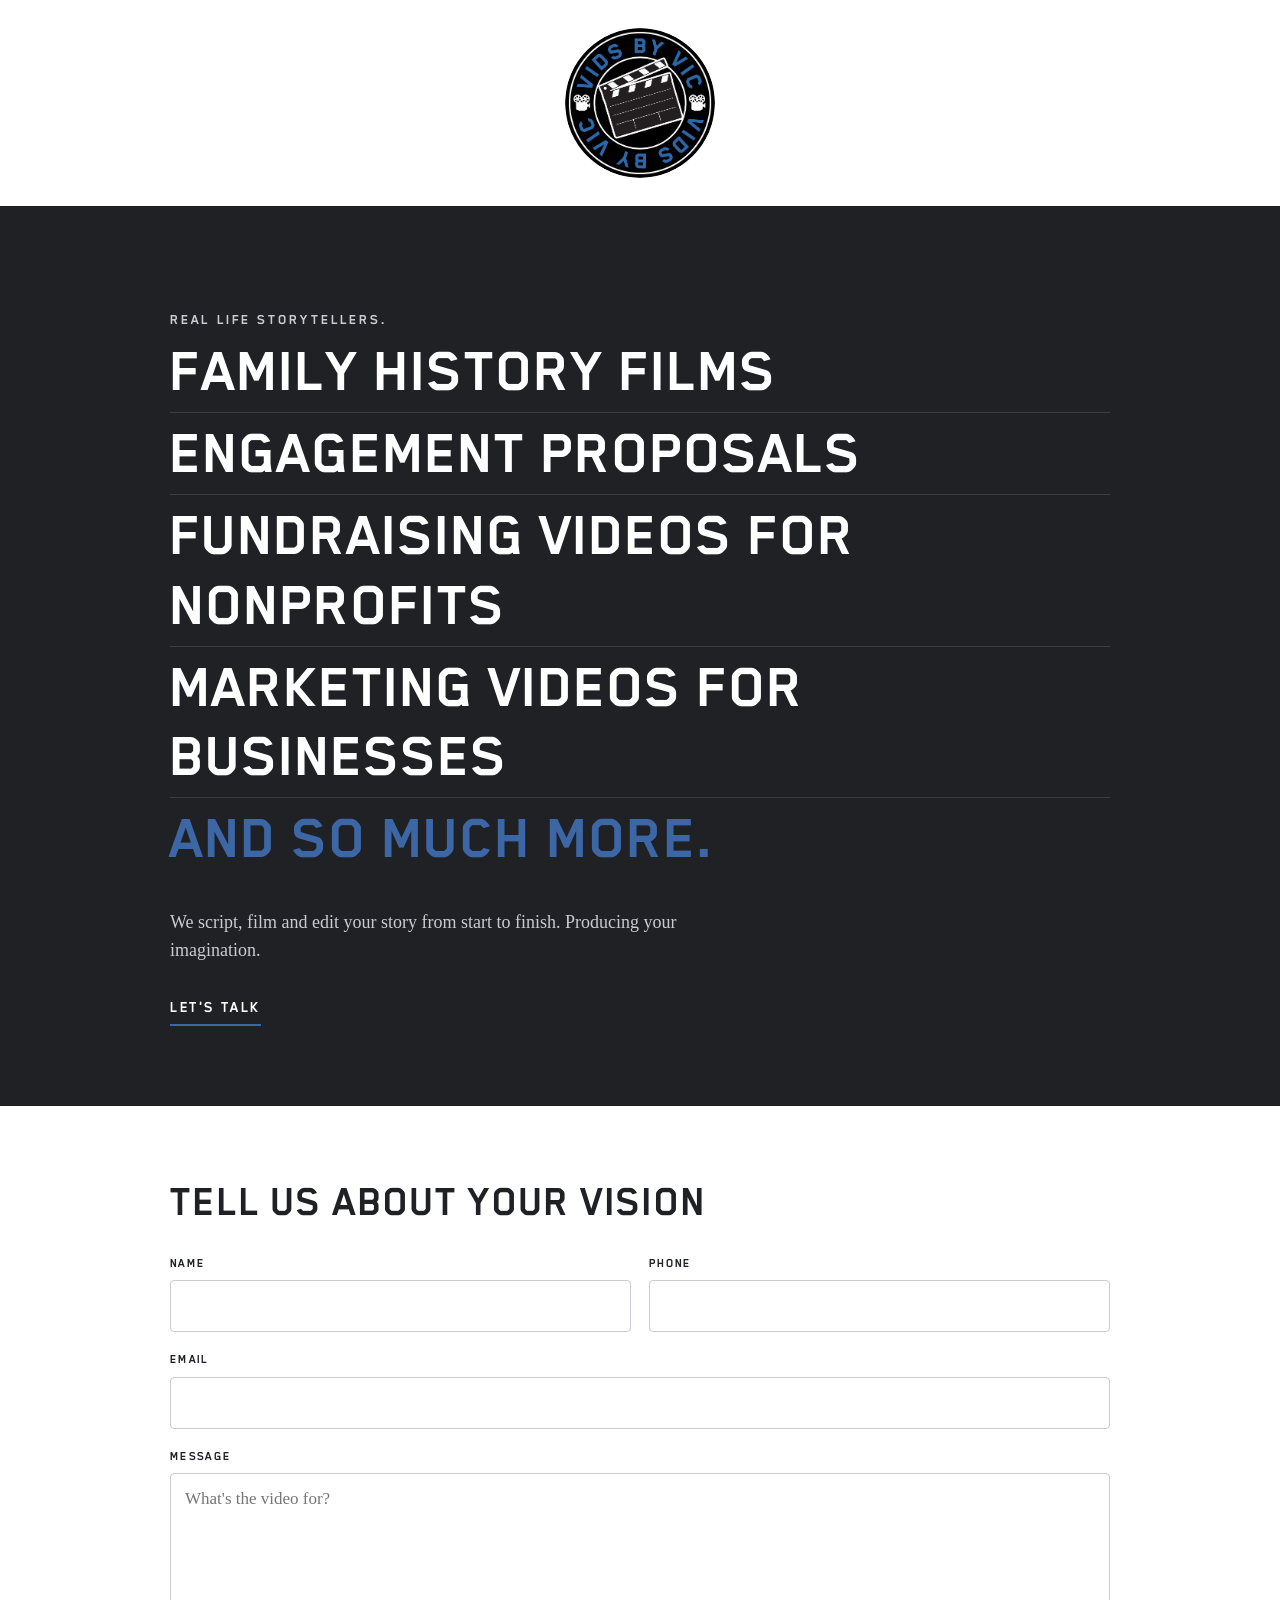
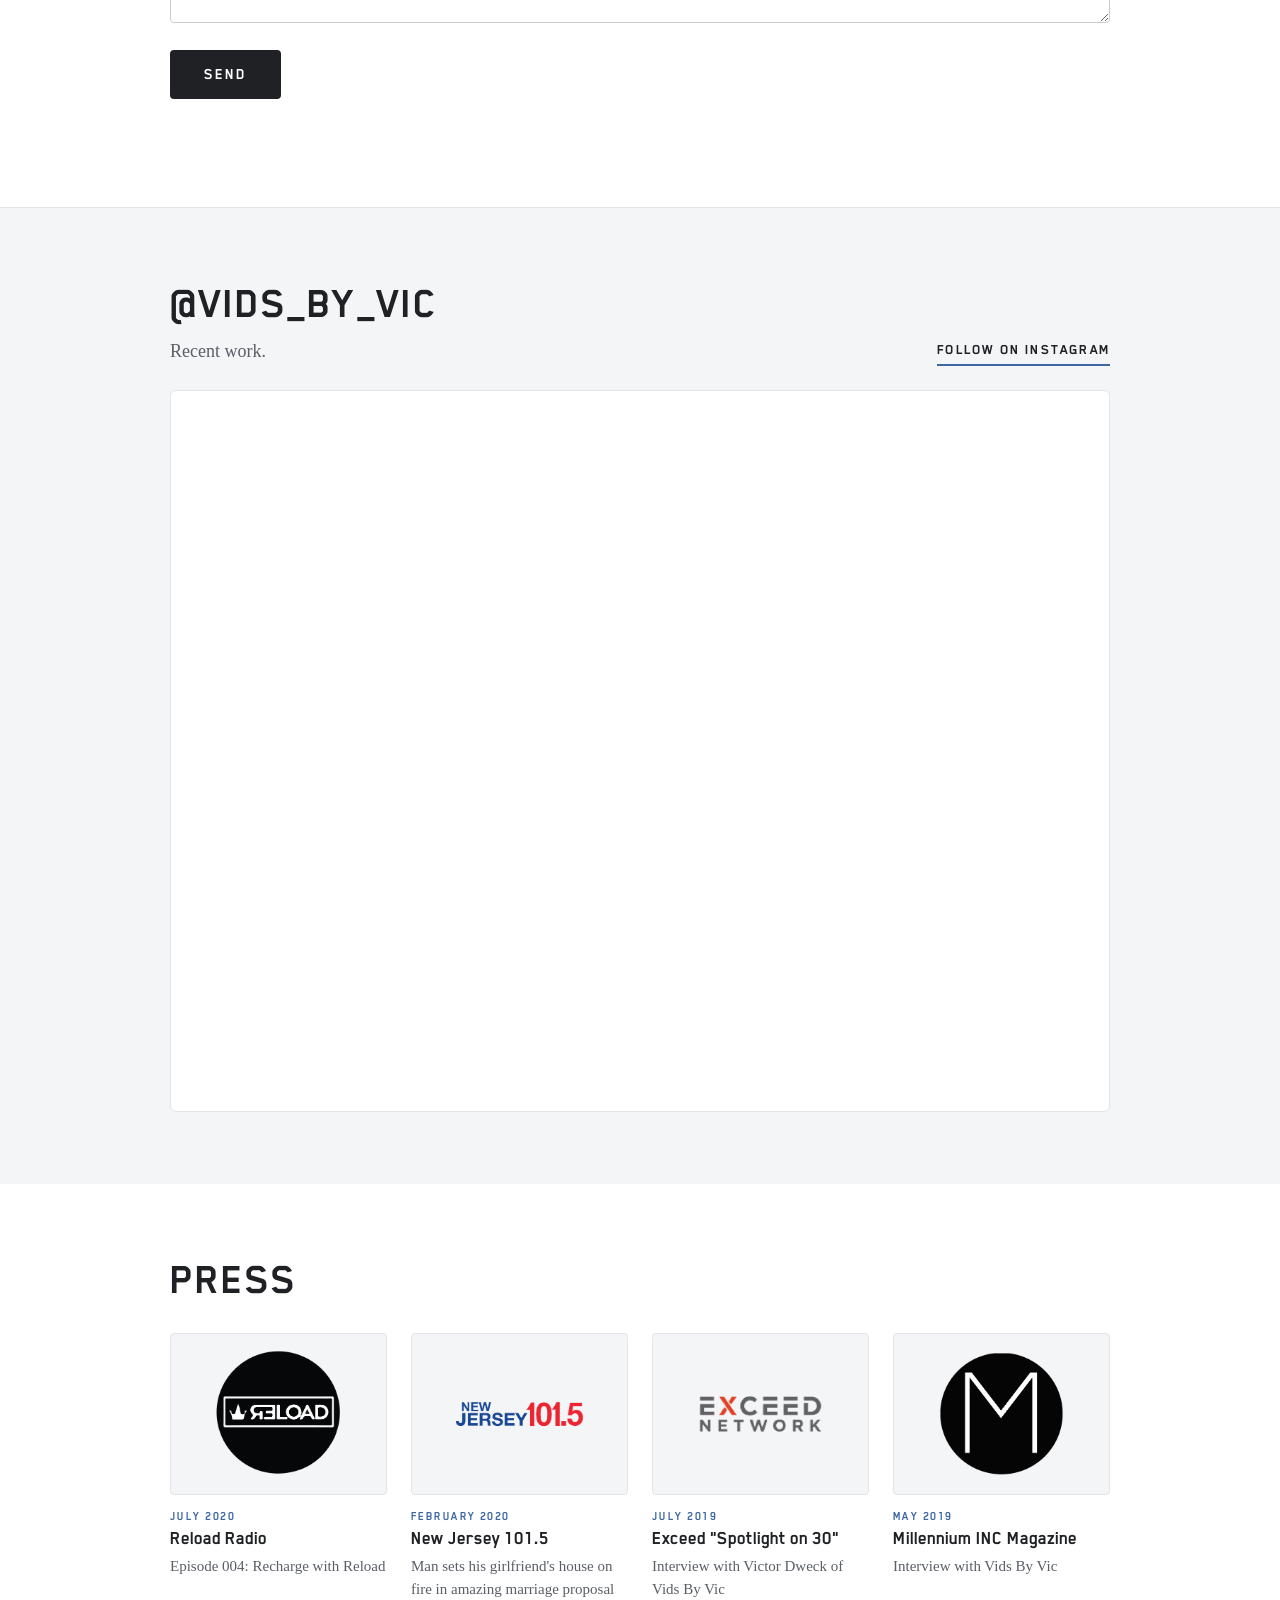
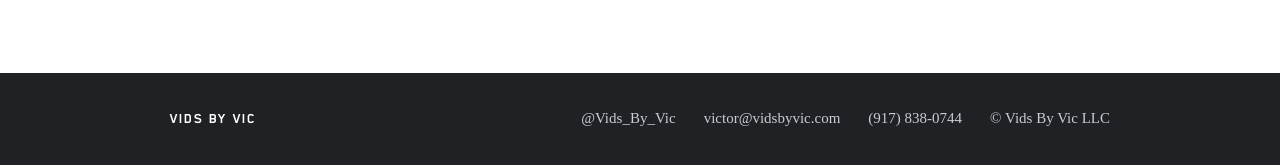
==== commit 5a1cc6a3: "Revise header layout and update contact form text Updated header styles, modified text content, and " ====
--- a/index.html
+++ b/index.html
@@ -24,8 +24,8 @@
 .wrap{max-width:980px;margin:0 auto;padding:0 20px}
 
 /* Header */
-header{display:flex;align-items:center;justify-content:space-between;max-width:980px;margin:0 auto;padding:18px 20px}
-header img{width:72px;height:72px;border-radius:50%}
+header{display:flex;justify-content:center;padding:28px 20px}
+header img{width:150px;height:150px;border-radius:50%}
 header nav{display:flex;gap:22px;font-family:var(--head);font-weight:700;font-size:15px;letter-spacing:.06em;text-transform:uppercase}
 header nav a{text-decoration:none}
 header nav a:hover{color:var(--blue)}
@@ -43,6 +43,7 @@
 section{padding:72px 0}
 h2{font-family:var(--head);font-weight:700;text-transform:uppercase;letter-spacing:.02em;font-size:clamp(30px,4.6vw,44px);line-height:1.1;margin:0 0 10px}
 .lede{color:var(--muted);margin:0 0 34px}
+#contact h2,#press h2{margin-bottom:28px}
 
 /* Form */
 #contact{border-bottom:1px solid var(--line)}
@@ -97,11 +98,6 @@
 
 <header>
   <a href="./"><img src="images/logo.png" alt="Vids By Vic"></a>
-  <nav>
-    <a href="#contact">Contact</a>
-    <a href="#instagram">Instagram</a>
-    <a href="#press">Press</a>
-  </nav>
 </header>
 
 <div class="hero">
@@ -114,16 +110,15 @@
       <li>Marketing videos for businesses</li>
       <li>And so much more.</li>
     </ul>
-    <p>We script, film and edit your story from start to finish. You envision it, we create it.</p>
-    <a class="cta" href="#contact">Start your video</a>
+    <p>We script, film and edit your story from start to finish. Producing your imagination.</p>
+    <a class="cta" href="#contact">Let's talk</a>
   </div>
 </div>
 
 <section id="contact">
   <div class="wrap">
     <div id="form-wrap">
-      <h2>Tell us about your video</h2>
-      <p class="lede">Send us a few details and we'll be in touch.</p>
+      <h2>Tell us about your vision</h2>
       <form id="inquiry" novalidate>
         <div class="grid2">
           <div class="field"><label for="f-name">Name</label><input id="f-name" name="name" autocomplete="name" required></div>
@@ -149,7 +144,7 @@
     <div class="ig-head">
       <div>
         <h2>@Vids_By_Vic</h2>
-        <p class="lede" style="margin:0">See what we've been filming.</p>
+        <p class="lede" style="margin:0">Recent work.</p>
       </div>
       <a href="https://www.instagram.com/vids_by_vic" target="_blank" rel="noopener">Follow on Instagram</a>
     </div>
@@ -162,7 +157,6 @@
 <section id="press">
   <div class="wrap">
     <h2>Press</h2>
-    <p class="lede">Where Vids By Vic has been featured.</p>
     <div class="press">
       <a href="https://www.instagram.com/p/CCbhcQYJeVa/" target="_blank" rel="noopener">
         <img src="images/reload.png" alt="Reload Radio">
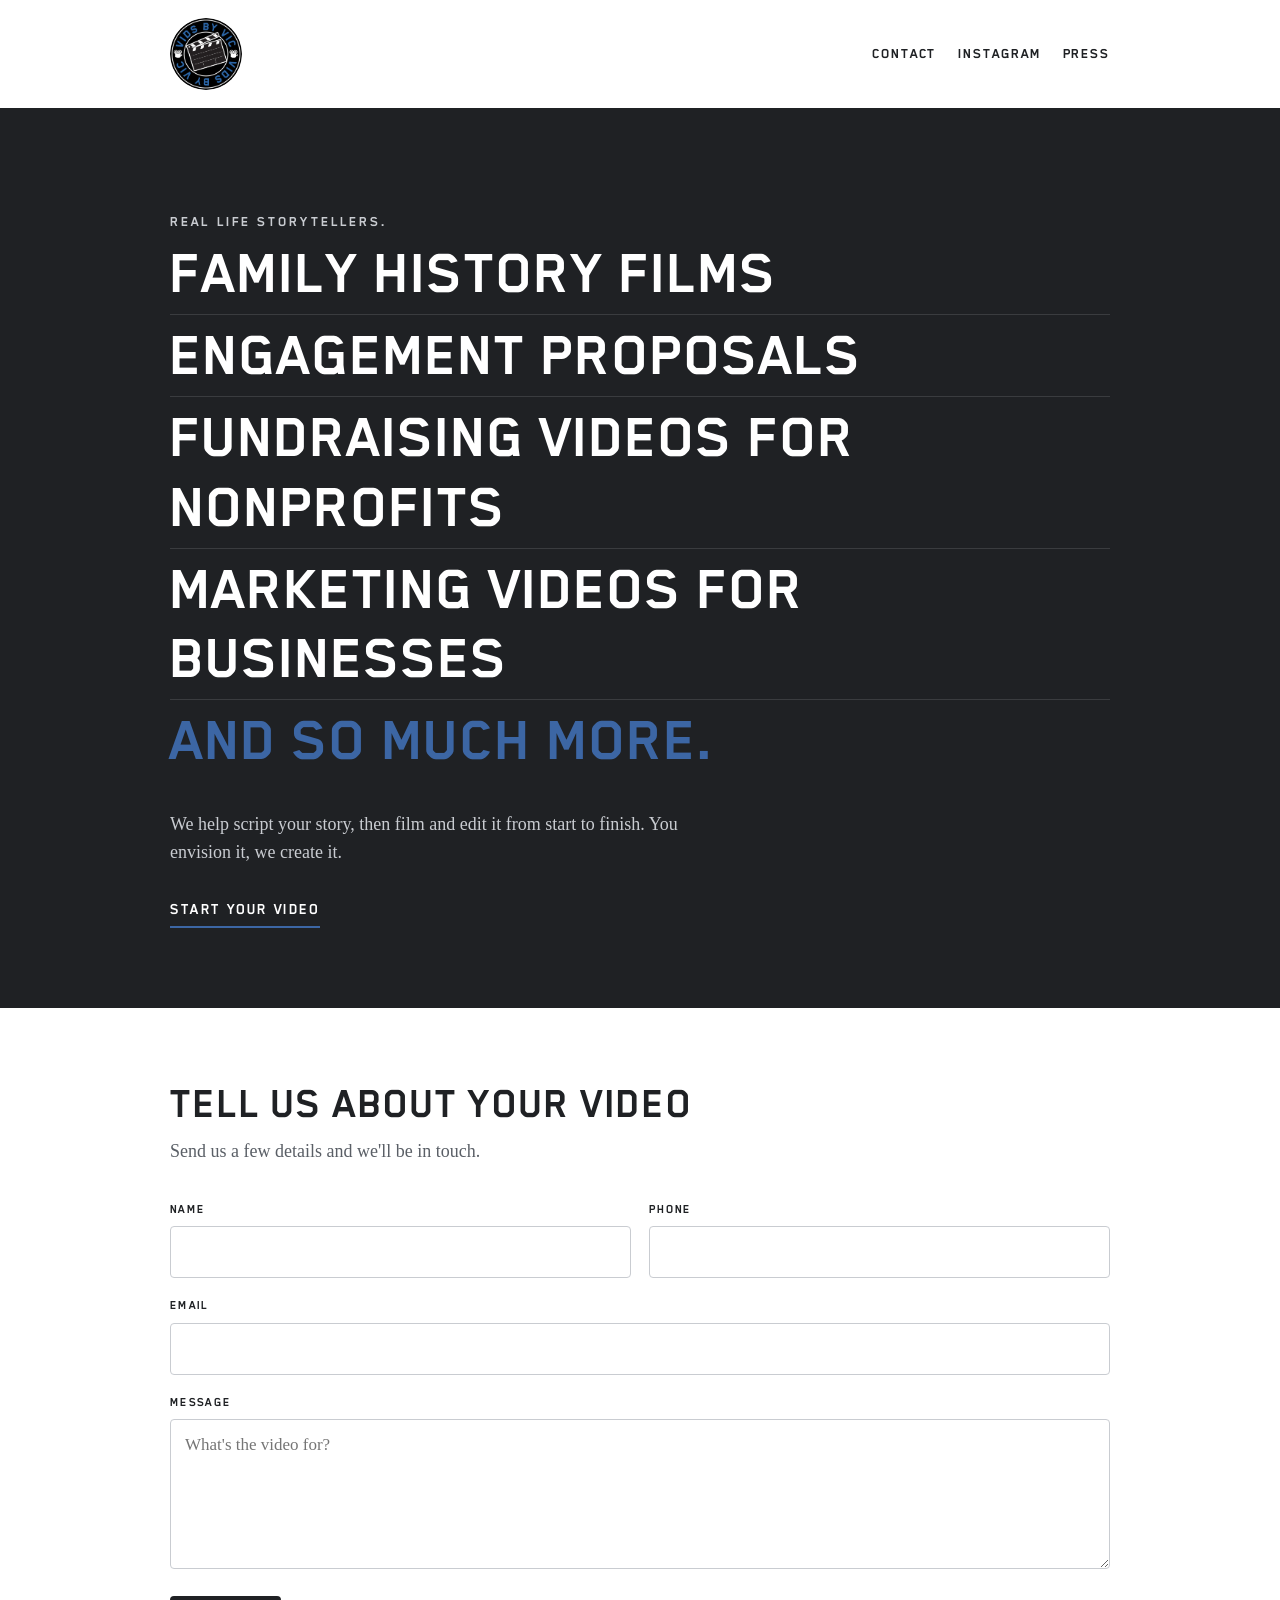
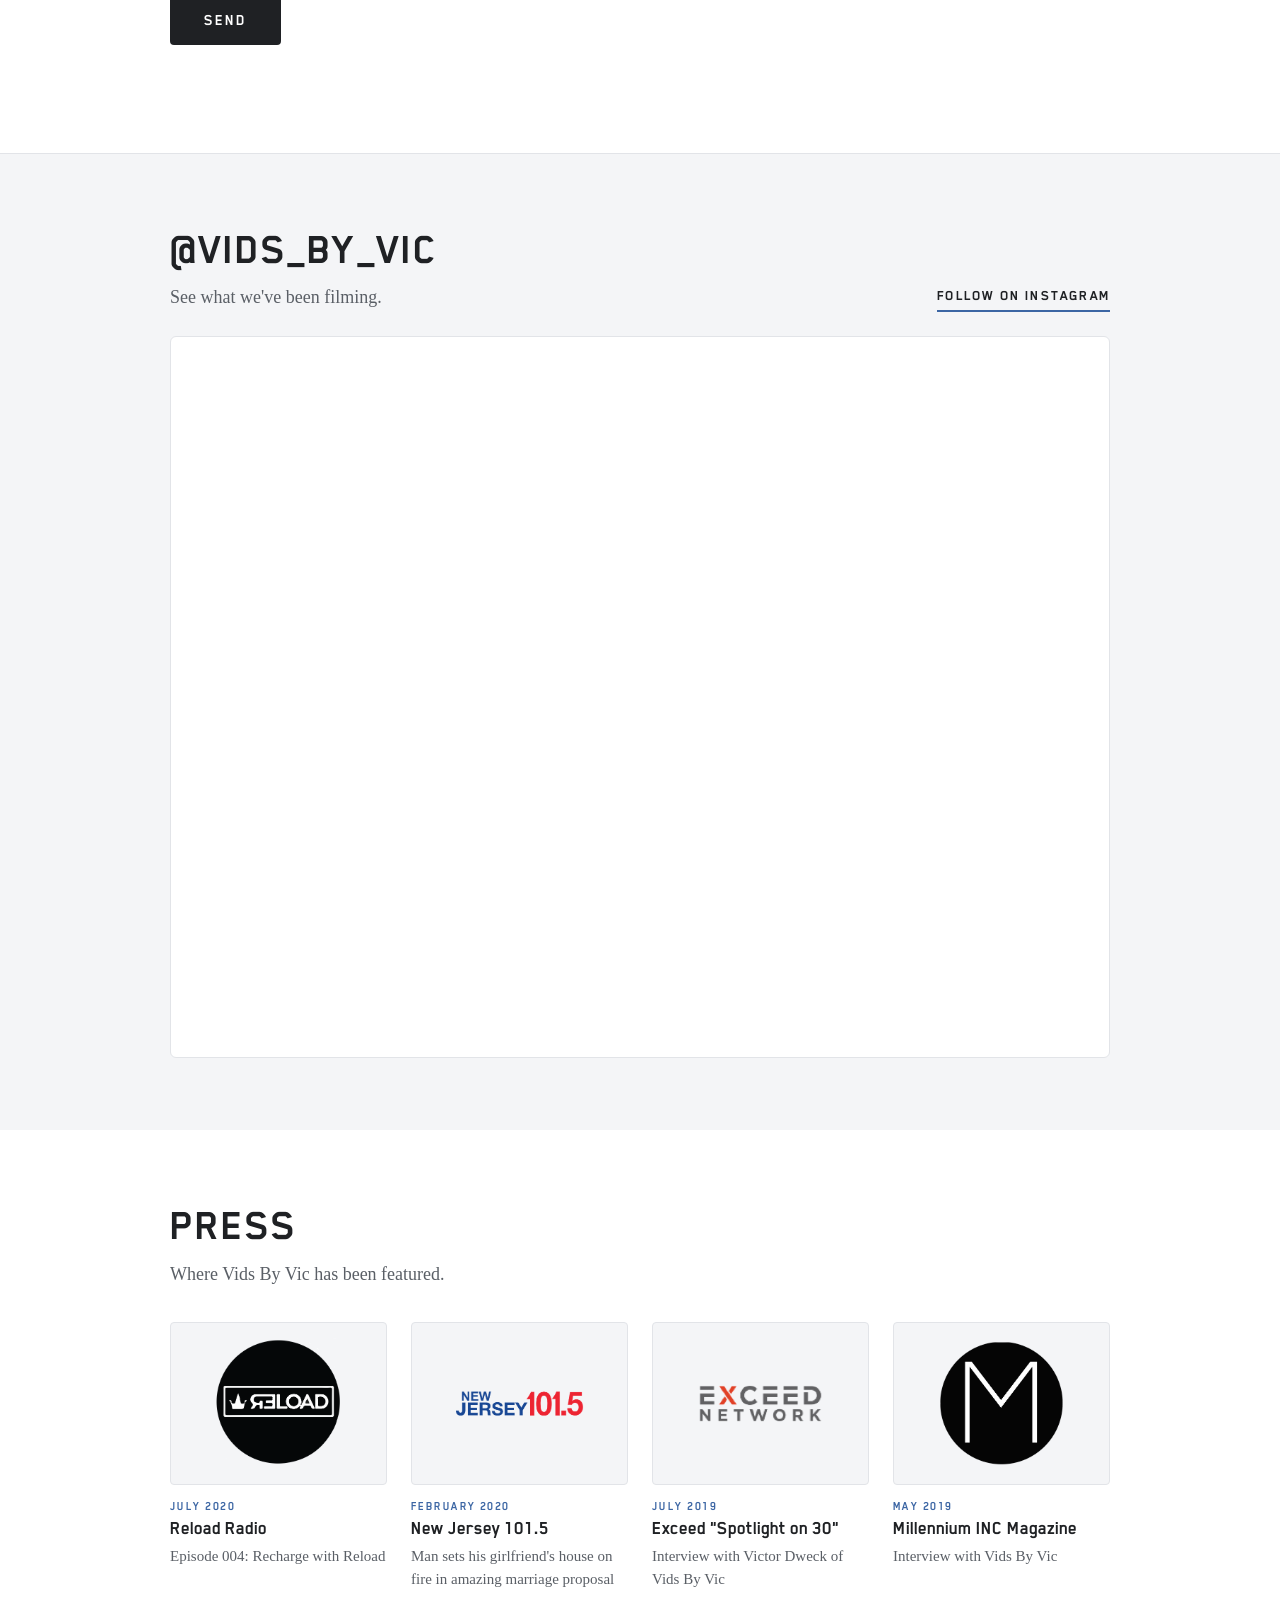
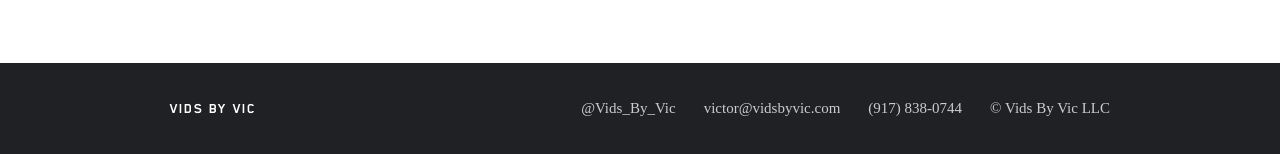
==== commit 766c9fea: "Revise text content in index.html Updated various text elements for clarity and consistency." ====
--- a/index.html
+++ b/index.html
@@ -24,8 +24,8 @@
 .wrap{max-width:980px;margin:0 auto;padding:0 20px}
 
 /* Header */
-header{display:flex;justify-content:center;padding:28px 20px}
-header img{width:150px;height:150px;border-radius:50%}
+header{display:flex;align-items:center;justify-content:space-between;max-width:980px;margin:0 auto;padding:18px 20px}
+header img{width:72px;height:72px;border-radius:50%}
 header nav{display:flex;gap:22px;font-family:var(--head);font-weight:700;font-size:15px;letter-spacing:.06em;text-transform:uppercase}
 header nav a{text-decoration:none}
 header nav a:hover{color:var(--blue)}
@@ -43,7 +43,6 @@
 section{padding:72px 0}
 h2{font-family:var(--head);font-weight:700;text-transform:uppercase;letter-spacing:.02em;font-size:clamp(30px,4.6vw,44px);line-height:1.1;margin:0 0 10px}
 .lede{color:var(--muted);margin:0 0 34px}
-#contact h2,#press h2{margin-bottom:28px}
 
 /* Form */
 #contact{border-bottom:1px solid var(--line)}
@@ -98,6 +97,11 @@
 
 <header>
   <a href="./"><img src="images/logo.png" alt="Vids By Vic"></a>
+  <nav>
+    <a href="#contact">Contact</a>
+    <a href="#instagram">Instagram</a>
+    <a href="#press">Press</a>
+  </nav>
 </header>
 
 <div class="hero">
@@ -110,15 +114,16 @@
       <li>Marketing videos for businesses</li>
       <li>And so much more.</li>
     </ul>
-    <p>We script, film and edit your story from start to finish. Producing your imagination.</p>
-    <a class="cta" href="#contact">Let's talk</a>
+    <p>We help script your story, then film and edit it from start to finish. You envision it, we create it.</p>
+    <a class="cta" href="#contact">Start your video</a>
   </div>
 </div>
 
 <section id="contact">
   <div class="wrap">
     <div id="form-wrap">
-      <h2>Tell us about your vision</h2>
+      <h2>Tell us about your video</h2>
+      <p class="lede">Send us a few details and we'll be in touch.</p>
       <form id="inquiry" novalidate>
         <div class="grid2">
           <div class="field"><label for="f-name">Name</label><input id="f-name" name="name" autocomplete="name" required></div>
@@ -144,7 +149,7 @@
     <div class="ig-head">
       <div>
         <h2>@Vids_By_Vic</h2>
-        <p class="lede" style="margin:0">Recent work.</p>
+        <p class="lede" style="margin:0">See what we've been filming.</p>
       </div>
       <a href="https://www.instagram.com/vids_by_vic" target="_blank" rel="noopener">Follow on Instagram</a>
     </div>
@@ -157,6 +162,7 @@
 <section id="press">
   <div class="wrap">
     <h2>Press</h2>
+    <p class="lede">Where Vids By Vic has been featured.</p>
     <div class="press">
       <a href="https://www.instagram.com/p/CCbhcQYJeVa/" target="_blank" rel="noopener">
         <img src="images/reload.png" alt="Reload Radio">
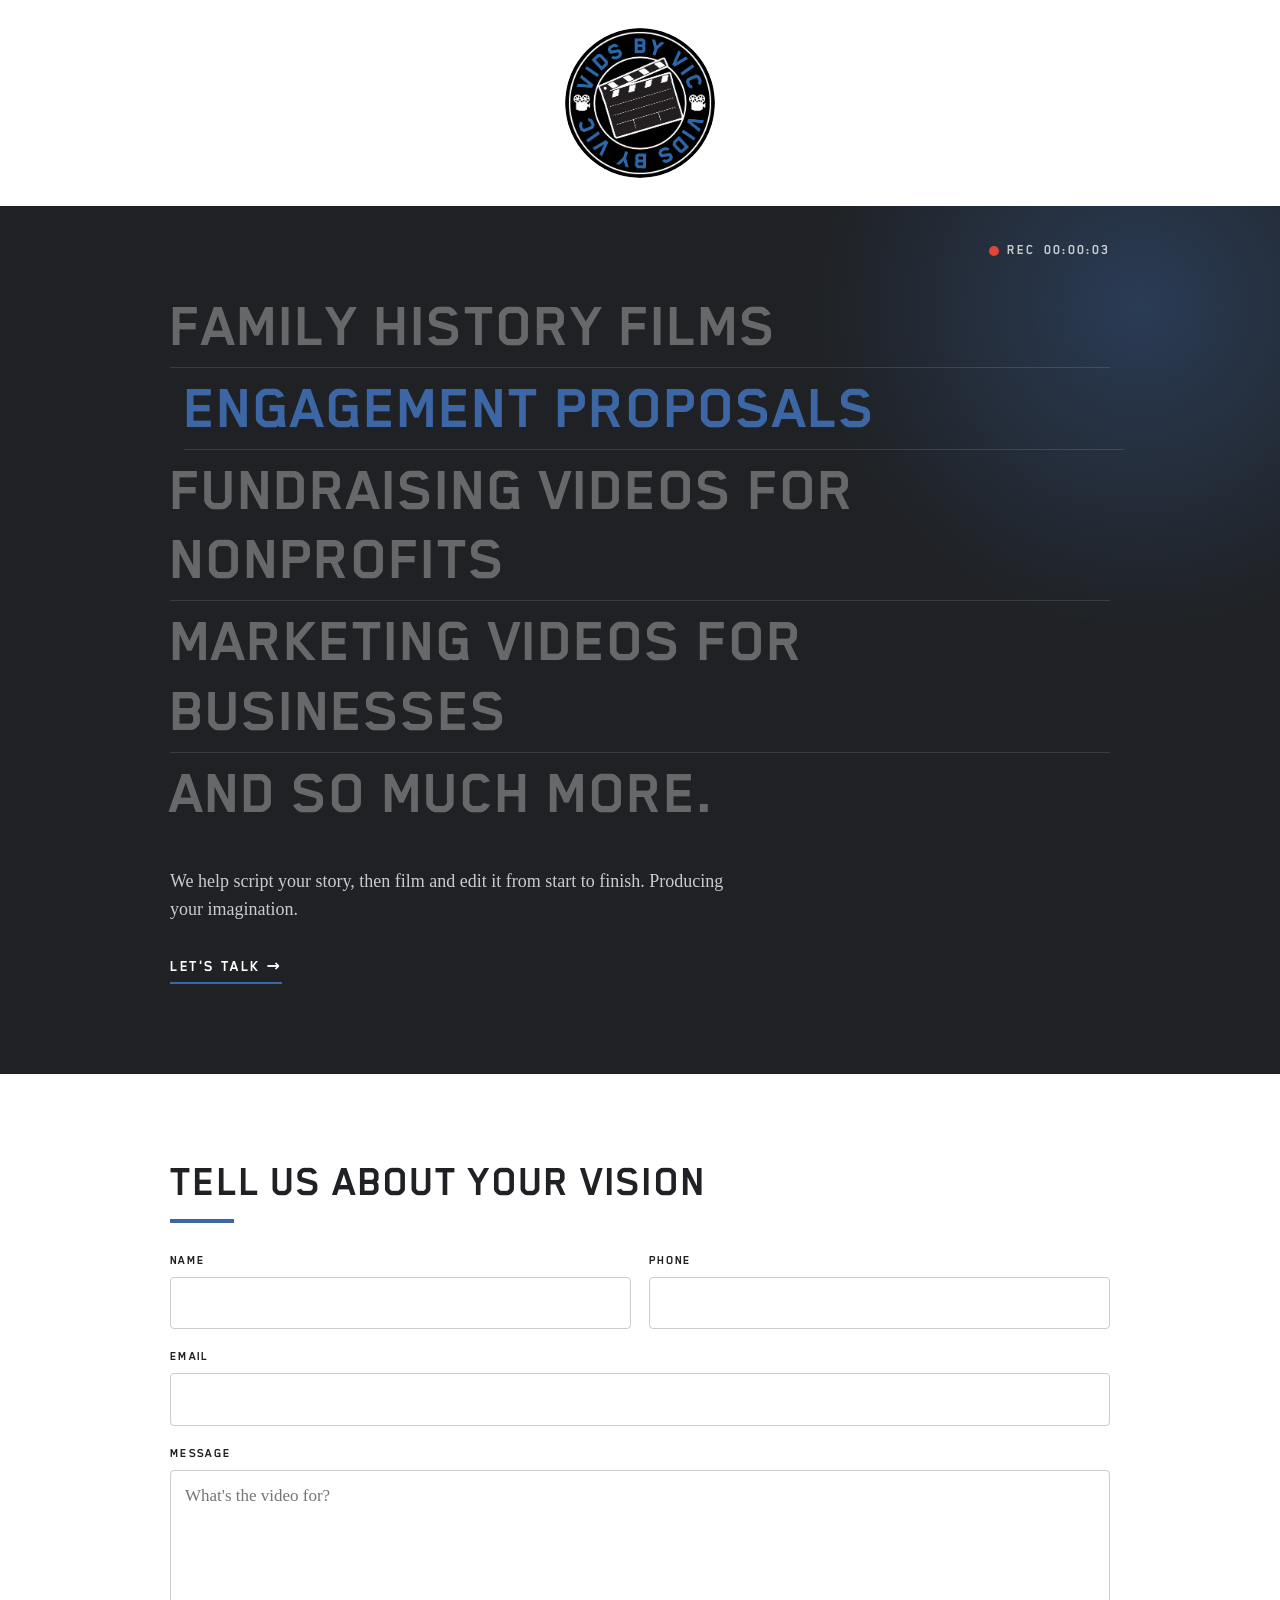
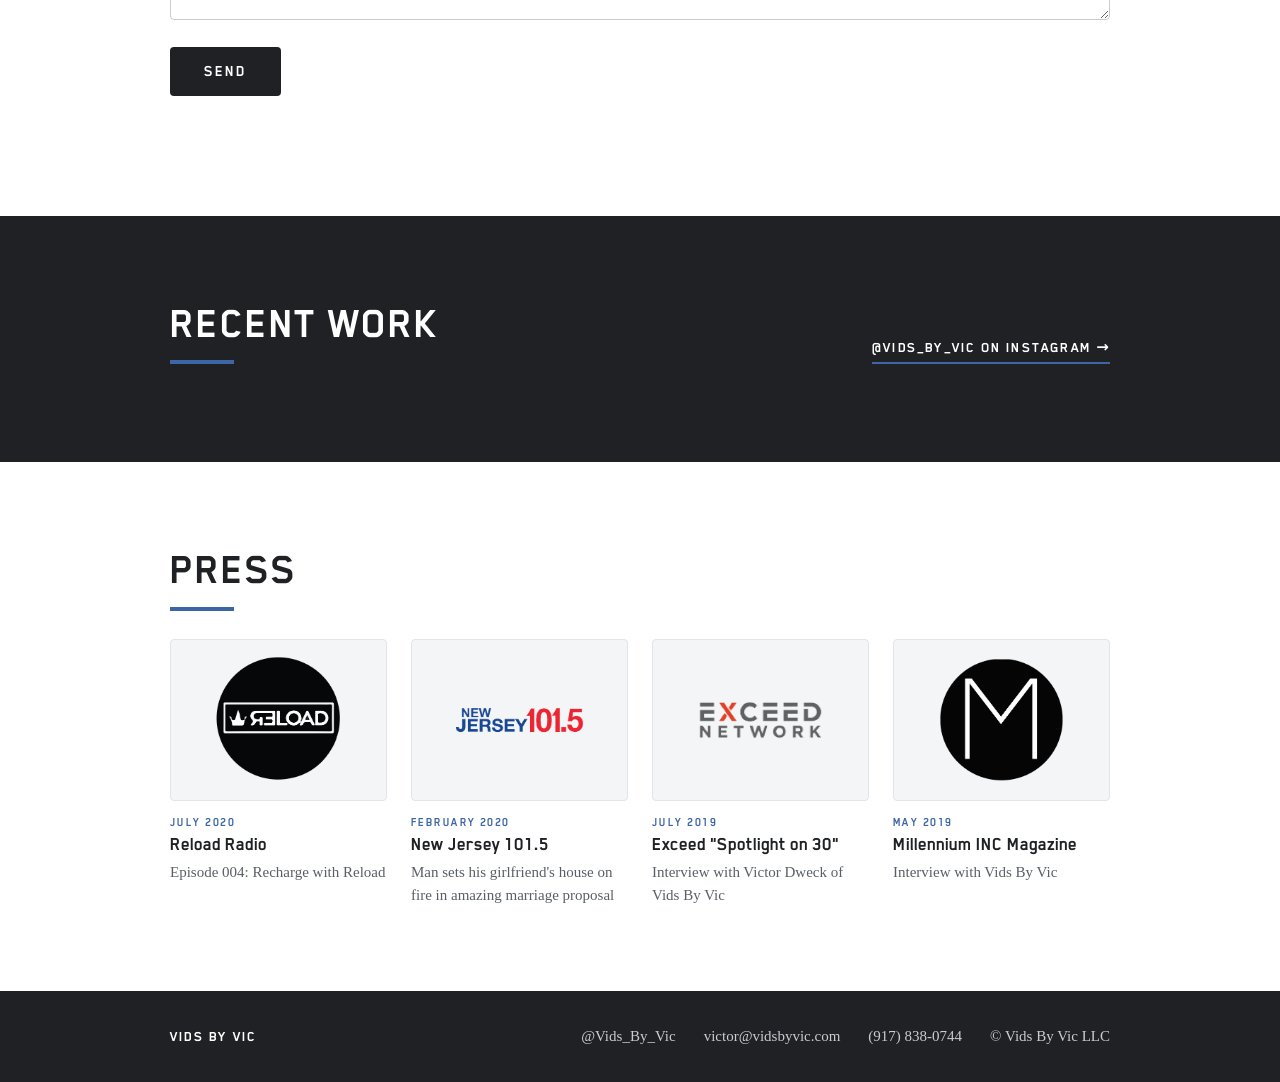
==== commit ac52ac1d: "Refactor index.html for better content and layout Updated meta descriptions, improved header and her" ====
--- a/index.html
+++ b/index.html
@@ -6,7 +6,7 @@
 <title>Vids By Vic</title>
 <meta name="description" content="Vids By Vic: family history films, engagement proposals, fundraising videos for nonprofits, marketing videos for businesses, and so much more.">
 <meta property="og:title" content="Vids By Vic">
-<meta property="og:description" content="Real life storytellers.">
+<meta property="og:description" content="Producing your imagination.">
 <meta property="og:image" content="https://www.vidsbyvic.com/images/og.png">
 <meta property="og:url" content="https://www.vidsbyvic.com">
 <meta name="twitter:card" content="summary_large_image">
@@ -18,112 +18,146 @@
   --head:'Blender Pro',system-ui,sans-serif;--body:Georgia,'Times New Roman',serif}
 *{box-sizing:border-box}
 html{scroll-behavior:smooth}
-body{margin:0;background:#fff;color:var(--ink);font-family:var(--body);font-size:18px;line-height:1.55}
+body{margin:0;background:#fff;color:var(--ink);font-family:var(--body);font-size:18px;line-height:1.55;overflow-x:hidden}
 img{max-width:100%;display:block}
 a{color:inherit}
 .wrap{max-width:980px;margin:0 auto;padding:0 20px}
 
 /* Header */
-header{display:flex;align-items:center;justify-content:space-between;max-width:980px;margin:0 auto;padding:18px 20px}
-header img{width:72px;height:72px;border-radius:50%}
-header nav{display:flex;gap:22px;font-family:var(--head);font-weight:700;font-size:15px;letter-spacing:.06em;text-transform:uppercase}
-header nav a{text-decoration:none}
-header nav a:hover{color:var(--blue)}
+header{display:flex;justify-content:center;padding:28px 20px;background:#fff;position:relative;z-index:2}
+header img{width:150px;height:150px;border-radius:50%;animation:spinIn 1.1s cubic-bezier(.2,.8,.2,1) both}
+@keyframes spinIn{from{opacity:0;transform:scale(.6) rotate(-90deg)}to{opacity:1;transform:none}}
 
 /* Hero */
-.hero{background:var(--ink);color:#fff;padding:72px 0 80px}
-.kicker{font-family:var(--head);font-weight:700;color:var(--blue);letter-spacing:.14em;text-transform:uppercase;font-size:15px;margin:0 0 22px}
+.hero{position:relative;background:var(--ink);color:#fff;padding:80px 0 90px;overflow:hidden}
+.hero::before{content:"";position:absolute;width:720px;height:720px;border-radius:50%;
+  background:radial-gradient(circle,rgba(60,102,164,.38),rgba(60,102,164,0) 65%);
+  top:-260px;right:-220px;animation:drift 14s ease-in-out infinite alternate;pointer-events:none}
+@keyframes drift{to{transform:translate(-320px,260px)}}
+.hero .wrap{position:relative}
+.rec{position:absolute;top:-46px;right:20px;display:flex;align-items:center;gap:8px;font-family:var(--head);font-weight:700;font-size:14px;letter-spacing:.14em;color:#c9ccd1}
+.rec i{width:10px;height:10px;border-radius:50%;background:#e0453a;animation:blink 1s steps(1) infinite}
+@keyframes blink{50%{opacity:0}}
 .hero ul{list-style:none;margin:0;padding:0;font-family:var(--head);font-weight:700;font-size:clamp(34px,6.4vw,64px);line-height:1.08;text-transform:uppercase}
-.hero li{border-bottom:1px solid rgba(255,255,255,.12);padding:6px 0}
-.hero li:last-child{color:var(--blue);border:0}
-.hero p{max-width:560px;margin:30px 0 0;color:#c9ccd1}
-.hero .cta{display:inline-block;margin-top:30px;font-family:var(--head);font-weight:700;letter-spacing:.1em;text-transform:uppercase;font-size:16px;color:#fff;text-decoration:none;border-bottom:2px solid var(--blue);padding-bottom:4px}
+.hero li{border-bottom:1px solid rgba(255,255,255,.12);padding:6px 0;color:rgba(255,255,255,.32);
+  transition:color .45s ease,transform .45s ease;opacity:0;transform:translateY(24px);animation:rise .7s cubic-bezier(.2,.8,.2,1) forwards}
+.hero li:last-child{border:0}
+.hero li.on{color:var(--blue);transform:translateX(14px)}
+.hero li:nth-child(1){animation-delay:.25s}.hero li:nth-child(2){animation-delay:.35s}.hero li:nth-child(3){animation-delay:.45s}.hero li:nth-child(4){animation-delay:.55s}.hero li:nth-child(5){animation-delay:.65s}
+@keyframes rise{to{opacity:1;transform:none}}
+.hero ul.ready li{animation:none;opacity:1;transform:none}
+.hero ul.ready li.on{transform:translateX(14px)}
+.hero p{max-width:560px;margin:34px 0 0;color:#c9ccd1;opacity:0;animation:rise .8s .9s forwards}
+.cta{display:inline-block;margin-top:30px;font-family:var(--head);font-weight:700;letter-spacing:.1em;text-transform:uppercase;font-size:16px;color:#fff;text-decoration:none;position:relative;padding-bottom:6px;opacity:0;animation:rise .8s 1.05s forwards}
+.cta::after{content:"";position:absolute;left:0;bottom:0;height:2px;width:100%;background:var(--blue);transform-origin:left;transition:transform .35s}
+.cta:hover::after{transform:scaleX(1.25)}
+.cta span{display:inline-block;transition:transform .3s}
+.cta:hover span{transform:translateX(6px)}
+
+/* Reveal on scroll */
+.reveal{opacity:0;transform:translateY(40px);transition:opacity .8s ease,transform .8s cubic-bezier(.2,.8,.2,1)}
+.reveal.in{opacity:1;transform:none}
 
 /* Sections */
-section{padding:72px 0}
-h2{font-family:var(--head);font-weight:700;text-transform:uppercase;letter-spacing:.02em;font-size:clamp(30px,4.6vw,44px);line-height:1.1;margin:0 0 10px}
-.lede{color:var(--muted);margin:0 0 34px}
+section{padding:84px 0}
+h2{font-family:var(--head);font-weight:700;text-transform:uppercase;letter-spacing:.02em;font-size:clamp(30px,4.6vw,44px);line-height:1.1;margin:0 0 28px}
+h2 .bar{display:block;width:0;height:4px;background:var(--blue);margin-top:12px;transition:width 1s .3s cubic-bezier(.2,.8,.2,1)}
+.in h2 .bar,h2.in .bar{width:64px}
 
 /* Form */
-#contact{border-bottom:1px solid var(--line)}
 .grid2{display:grid;grid-template-columns:1fr 1fr;gap:18px}
 label{display:block;font-family:var(--head);font-weight:700;font-size:13px;letter-spacing:.1em;text-transform:uppercase;margin-bottom:6px}
-input,textarea{width:100%;font:inherit;font-size:17px;padding:12px 14px;border:1px solid #c9ccd1;border-radius:4px;background:#fff;color:var(--ink)}
-input:focus,textarea:focus{outline:2px solid var(--blue);outline-offset:1px;border-color:var(--blue)}
+input,textarea{width:100%;font:inherit;font-size:17px;padding:12px 14px;border:1px solid #c9ccd1;border-radius:4px;background:#fff;color:var(--ink);transition:border-color .25s,box-shadow .25s}
+input:focus,textarea:focus{outline:0;border-color:var(--blue);box-shadow:0 0 0 4px rgba(60,102,164,.15)}
 textarea{min-height:150px;resize:vertical}
 .field{margin-bottom:18px}
 .hp{position:absolute;left:-9999px}
-button{font-family:var(--head);font-weight:700;letter-spacing:.12em;text-transform:uppercase;font-size:16px;background:var(--ink);color:#fff;border:0;border-radius:4px;padding:15px 34px;cursor:pointer}
-button:hover{background:var(--blue)}
+button{font-family:var(--head);font-weight:700;letter-spacing:.12em;text-transform:uppercase;font-size:16px;background:var(--ink);color:#fff;border:0;border-radius:4px;padding:15px 34px;cursor:pointer;transition:background .25s,transform .2s}
+button:hover{background:var(--blue);transform:translateY(-2px)}
 button[disabled]{opacity:.6;cursor:wait}
 .note{min-height:24px;margin:12px 0 0;color:#b3261e}
 #thanks{display:none}
 #thanks h2{color:var(--blue)}
+.lede{color:var(--muted);margin:-12px 0 24px}
 #cal{width:100%;height:700px;border:0;margin-top:10px}
 
-/* Instagram */
-#instagram{background:var(--soft)}
-.ig-head{display:flex;align-items:flex-end;justify-content:space-between;gap:20px;flex-wrap:wrap;margin-bottom:24px}
-.ig-head a{font-family:var(--head);font-weight:700;letter-spacing:.08em;text-transform:uppercase;font-size:15px;text-decoration:none;border-bottom:2px solid var(--blue);padding-bottom:3px}
-.ig-frame{background:#fff;border:1px solid var(--line);border-radius:6px;overflow:hidden}
-.ig-frame iframe{display:block;width:100%;height:720px;border:0}
+/* Instagram film strip */
+#work{background:var(--ink);color:#fff;padding-bottom:70px}
+.work-head{display:flex;align-items:flex-end;justify-content:space-between;gap:20px;flex-wrap:wrap}
+.work-head a{font-family:var(--head);font-weight:700;letter-spacing:.08em;text-transform:uppercase;font-size:15px;text-decoration:none;border-bottom:2px solid var(--blue);padding-bottom:3px;margin-bottom:28px;transition:color .25s}
+.work-head a:hover{color:var(--blue)}
+.strip{position:relative;background:#0f1012;padding:26px 0;overflow:hidden}
+.strip::before,.strip::after{content:"";position:absolute;left:0;right:0;height:12px;
+  background:repeating-linear-gradient(90deg,transparent 0 14px,#2a2c30 14px 30px)}
+.strip::before{top:7px}.strip::after{bottom:7px}
+.track{display:flex;gap:14px;width:max-content;animation:roll 40s linear infinite}
+.strip:hover .track{animation-play-state:paused}
+@keyframes roll{to{transform:translateX(-50%)}}
+.tile{position:relative;display:block;width:230px;aspect-ratio:4/5;overflow:hidden;border-radius:3px;background:#222;flex:none}
+.tile img{width:100%;height:100%;object-fit:cover;transition:transform .6s cubic-bezier(.2,.8,.2,1),filter .4s;filter:saturate(.9)}
+.tile:hover img{transform:scale(1.08);filter:saturate(1.1)}
+.tile .play{position:absolute;inset:0;display:grid;place-items:center;opacity:0;transition:opacity .3s;background:rgba(31,33,36,.35)}
+.tile:hover .play{opacity:1}
+.play svg{width:54px;height:54px}
+.strip.empty{display:none}
 
 /* Press */
 .press{display:grid;grid-template-columns:repeat(4,1fr);gap:24px}
-.press a{text-decoration:none;display:block}
-.press img{width:100%;aspect-ratio:4/3;object-fit:contain;background:var(--soft);border:1px solid var(--line);border-radius:4px;padding:14px;margin-bottom:12px}
+.press a{text-decoration:none;display:block;transition:transform .35s cubic-bezier(.2,.8,.2,1)}
+.press a:hover{transform:translateY(-6px)}
+.press img{width:100%;aspect-ratio:4/3;object-fit:contain;background:var(--soft);border:1px solid var(--line);border-radius:4px;padding:14px;margin-bottom:12px;transition:box-shadow .35s}
+.press a:hover img{box-shadow:0 14px 30px rgba(31,33,36,.12)}
 .press .date{font-family:var(--head);font-weight:700;font-size:12px;letter-spacing:.12em;text-transform:uppercase;color:var(--blue)}
 .press h3{font-family:var(--head);font-weight:700;font-size:19px;margin:2px 0 4px;line-height:1.2}
 .press p{font-size:15px;color:var(--muted);margin:0}
-.press a:hover h3{color:var(--blue)}
+.press .reveal:nth-child(2){transition-delay:.1s}.press .reveal:nth-child(3){transition-delay:.2s}.press .reveal:nth-child(4){transition-delay:.3s}
 
 /* Footer */
 footer{background:var(--ink);color:#c9ccd1;padding:34px 0;font-size:15px}
 footer .wrap{display:flex;flex-wrap:wrap;gap:10px 28px;align-items:center}
 footer strong{font-family:var(--head);color:#fff;letter-spacing:.08em;text-transform:uppercase;margin-right:auto}
-footer a{text-decoration:none}
+footer a{text-decoration:none;transition:color .2s}
 footer a:hover{color:#fff}
 
 @media (max-width:720px){
+  header img{width:120px;height:120px}
   .grid2{grid-template-columns:1fr;gap:0}
   .press{grid-template-columns:1fr 1fr}
-  header nav{gap:14px;font-size:13px}
-  .ig-frame iframe{height:560px}
+  .tile{width:170px}
+  .rec{top:-50px}
   footer strong{width:100%}
+}
+@media (prefers-reduced-motion:reduce){
+  *,*::before,*::after{animation:none!important;transition:none!important}
+  .hero li,.hero p,.cta,.reveal{opacity:1;transform:none}
 }
 </style>
 </head>
 <body>
 
 <header>
-  <a href="./"><img src="images/logo.png" alt="Vids By Vic"></a>
-  <nav>
-    <a href="#contact">Contact</a>
-    <a href="#instagram">Instagram</a>
-    <a href="#press">Press</a>
-  </nav>
+  <img src="images/logo.png" alt="Vids By Vic">
 </header>
 
 <div class="hero">
   <div class="wrap">
-    <p class="kicker">Real life storytellers.</p>
-    <ul>
+    <div class="rec" aria-hidden="true"><i></i>REC <span id="tc">00:00:00</span></div>
+    <ul id="lines">
       <li>Family history films</li>
       <li>Engagement proposals</li>
       <li>Fundraising videos for nonprofits</li>
       <li>Marketing videos for businesses</li>
       <li>And so much more.</li>
     </ul>
-    <p>We help script your story, then film and edit it from start to finish. You envision it, we create it.</p>
-    <a class="cta" href="#contact">Start your video</a>
+    <p>We help script your story, then film and edit it from start to finish. Producing your imagination.</p>
+    <a class="cta" href="#contact">Let's talk <span>&rarr;</span></a>
   </div>
 </div>
 
 <section id="contact">
   <div class="wrap">
-    <div id="form-wrap">
-      <h2>Tell us about your video</h2>
-      <p class="lede">Send us a few details and we'll be in touch.</p>
+    <div id="form-wrap" class="reveal">
+      <h2>Tell us about your vision<span class="bar"></span></h2>
       <form id="inquiry" novalidate>
         <div class="grid2">
           <div class="field"><label for="f-name">Name</label><input id="f-name" name="name" autocomplete="name" required></div>
@@ -144,39 +178,31 @@
   </div>
 </section>
 
-<section id="instagram">
-  <div class="wrap">
-    <div class="ig-head">
-      <div>
-        <h2>@Vids_By_Vic</h2>
-        <p class="lede" style="margin:0">See what we've been filming.</p>
-      </div>
-      <a href="https://www.instagram.com/vids_by_vic" target="_blank" rel="noopener">Follow on Instagram</a>
-    </div>
-    <div class="ig-frame">
-      <iframe src="https://www.instagram.com/vids_by_vic/embed" title="Vids By Vic on Instagram" loading="lazy" scrolling="no"></iframe>
-    </div>
-  </div>
+<section id="work">
+  <div class="wrap work-head reveal">
+    <h2>Recent work<span class="bar"></span></h2>
+    <a href="https://www.instagram.com/vids_by_vic" target="_blank" rel="noopener">@Vids_By_Vic on Instagram &rarr;</a>
+  </div>
+  <div class="strip empty" id="strip"><div class="track" id="track"></div></div>
 </section>
 
 <section id="press">
   <div class="wrap">
-    <h2>Press</h2>
-    <p class="lede">Where Vids By Vic has been featured.</p>
+    <h2 class="reveal">Press<span class="bar"></span></h2>
     <div class="press">
-      <a href="https://www.instagram.com/p/CCbhcQYJeVa/" target="_blank" rel="noopener">
+      <a class="reveal" href="https://www.instagram.com/p/CCbhcQYJeVa/" target="_blank" rel="noopener">
         <img src="images/reload.png" alt="Reload Radio">
         <div class="date">July 2020</div><h3>Reload Radio</h3><p>Episode 004: Recharge with Reload</p>
       </a>
-      <a href="https://nj1015.com/man-sets-his-girlfriends-house-on-fire-in-amazing-marriage-proposal-opinion/" target="_blank" rel="noopener">
+      <a class="reveal" href="https://nj1015.com/man-sets-his-girlfriends-house-on-fire-in-amazing-marriage-proposal-opinion/" target="_blank" rel="noopener">
         <img src="images/nj1015.png" alt="New Jersey 101.5">
         <div class="date">February 2020</div><h3>New Jersey 101.5</h3><p>Man sets his girlfriend's house on fire in amazing marriage proposal</p>
       </a>
-      <a href="https://www.instagram.com/p/BzmPqX-Ale6/" target="_blank" rel="noopener">
+      <a class="reveal" href="https://www.instagram.com/p/BzmPqX-Ale6/" target="_blank" rel="noopener">
         <img src="images/exceed.png" alt="Exceed Spotlight on 30">
         <div class="date">July 2019</div><h3>Exceed "Spotlight on 30"</h3><p>Interview with Victor Dweck of Vids By Vic</p>
       </a>
-      <a href="files/millennium-inc.pdf" target="_blank" rel="noopener">
+      <a class="reveal" href="files/millennium-inc.pdf" target="_blank" rel="noopener">
         <img src="images/millennium.png" alt="Millennium INC Magazine">
         <div class="date">May 2019</div><h3>Millennium INC Magazine</h3><p>Interview with Vids By Vic</p>
       </a>
@@ -195,11 +221,37 @@
 </footer>
 
 <script>
-// Paste your Calendly link between the quotes to show booking after a form is sent
-const CALENDLY = '';
+const CALENDLY = 'https://calendly.com/vidsbyvic/15';
 const DESK = 'https://go.vidsbyvic.com/inquire';
 const WEB3 = 'd87d5b63-615f-45db-a394-ddff4c12c7cf';
-
+const calm = matchMedia('(prefers-reduced-motion: reduce)').matches;
+
+// Hero: highlight one line at a time
+const lines = [...document.querySelectorAll('#lines li')];
+let cur = -1;
+function step() { lines.forEach(l => l.classList.remove('on')); cur = (cur + 1) % lines.length; lines[cur].classList.add('on'); }
+setTimeout(() => { document.getElementById('lines').classList.add('ready'); step(); if (!calm) setInterval(step, 1400); }, 1300);
+
+// REC timecode
+const tc = document.getElementById('tc'), t0 = Date.now();
+const pad = n => String(n).padStart(2, '0');
+setInterval(() => { const s = Math.floor((Date.now() - t0) / 1000); tc.textContent = pad(Math.floor(s / 3600)) + ':' + pad(Math.floor(s / 60) % 60) + ':' + pad(s % 60); }, 1000);
+
+// Reveal on scroll
+const io = new IntersectionObserver(es => es.forEach(e => { if (e.isIntersecting) { e.target.classList.add('in'); io.unobserve(e.target); } }), { threshold: .15 });
+document.querySelectorAll('.reveal').forEach(el => io.observe(el));
+
+// Instagram film strip
+fetch('https://go.vidsbyvic.com/ig').then(r => r.json()).then(({ posts }) => {
+  if (!posts || !posts.length) return;
+  const play = '<span class="play"><svg viewBox="0 0 54 54"><circle cx="27" cy="27" r="26" fill="none" stroke="#fff" stroke-width="2"/><path d="M22 17l16 10-16 10z" fill="#fff"/></svg></span>';
+  const tiles = posts.map(p => `<a class="tile" href="${p.url}" target="_blank" rel="noopener"><img src="${p.img}" alt="Vids By Vic on Instagram" loading="lazy">${p.video ? play : ''}</a>`).join('');
+  let html = tiles; while ((html.match(/class="tile"/g) || []).length < 12) html += tiles;
+  document.getElementById('track').innerHTML = html + html;
+  document.getElementById('strip').classList.remove('empty');
+}).catch(() => {});
+
+// Inquiry form
 document.getElementById('inquiry').addEventListener('submit', async e => {
   e.preventDefault();
   const f = e.target, note = document.getElementById('note'), btn = f.querySelector('button');
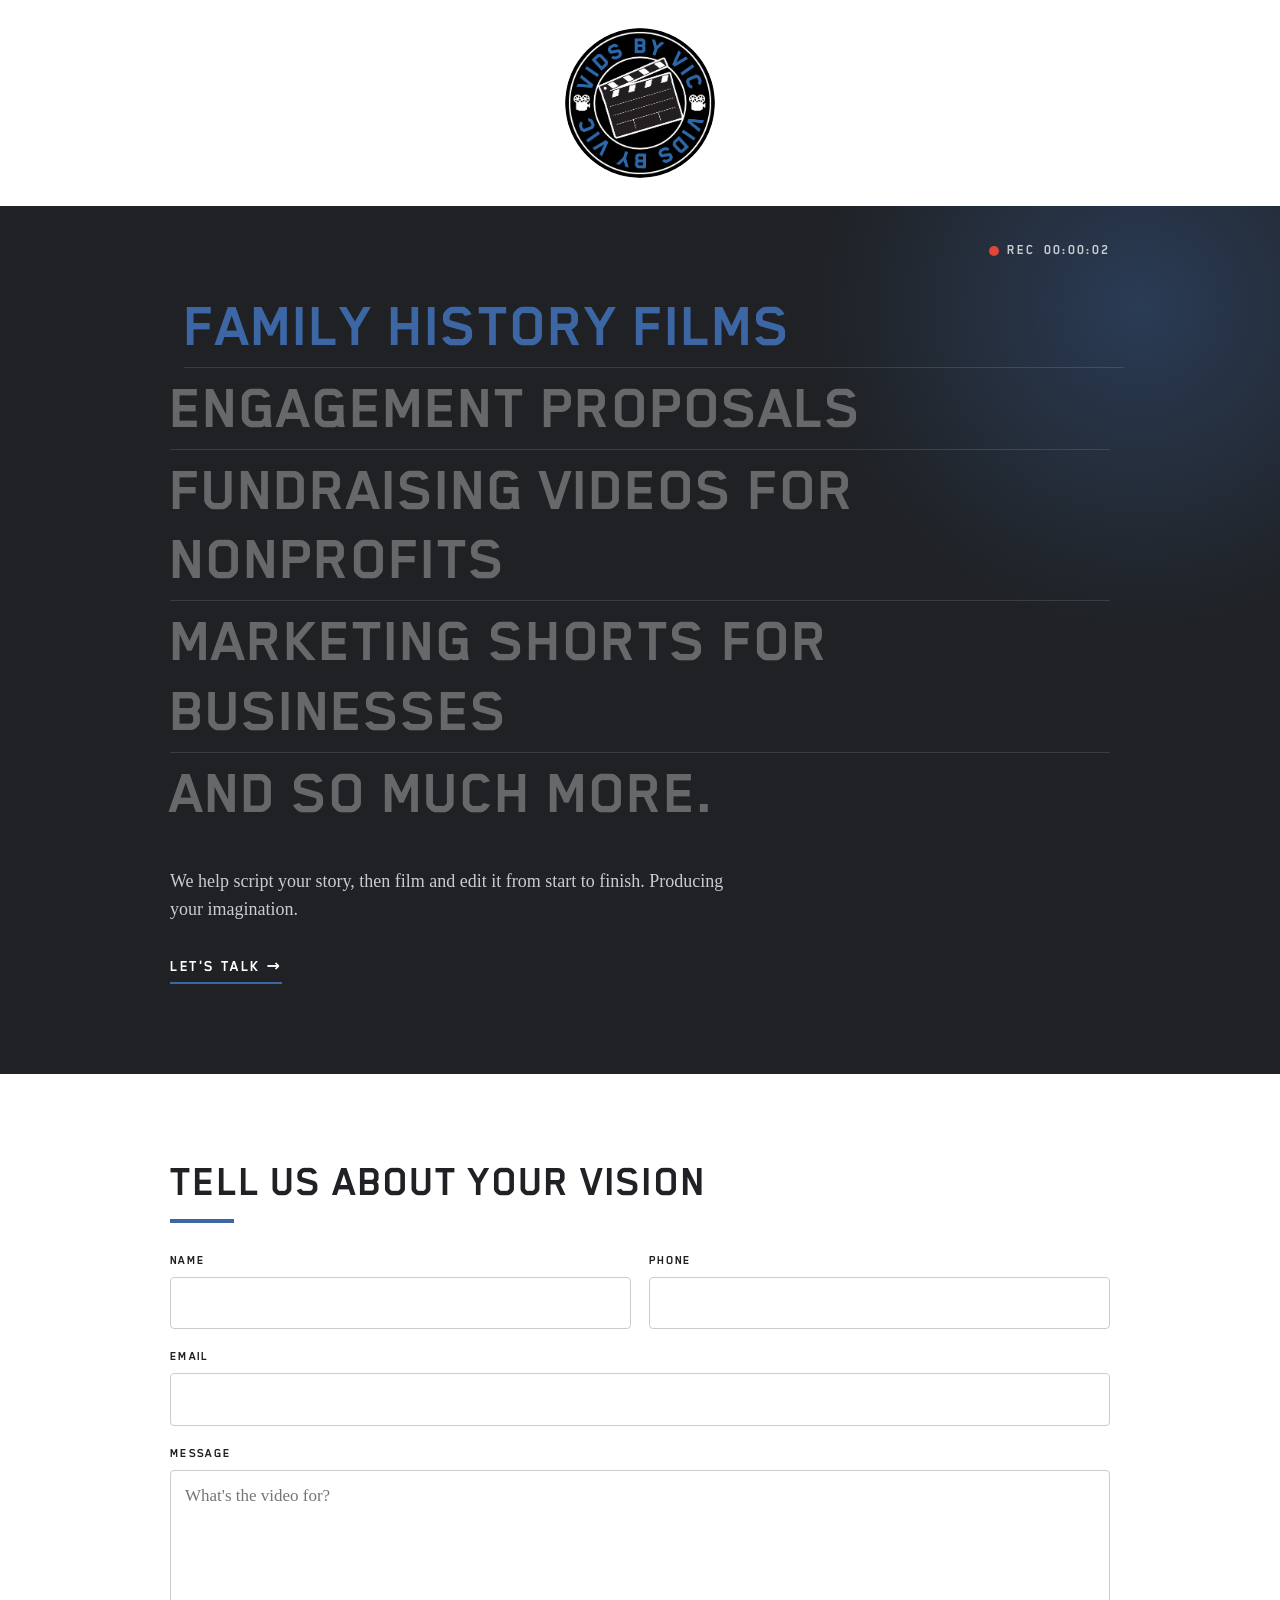
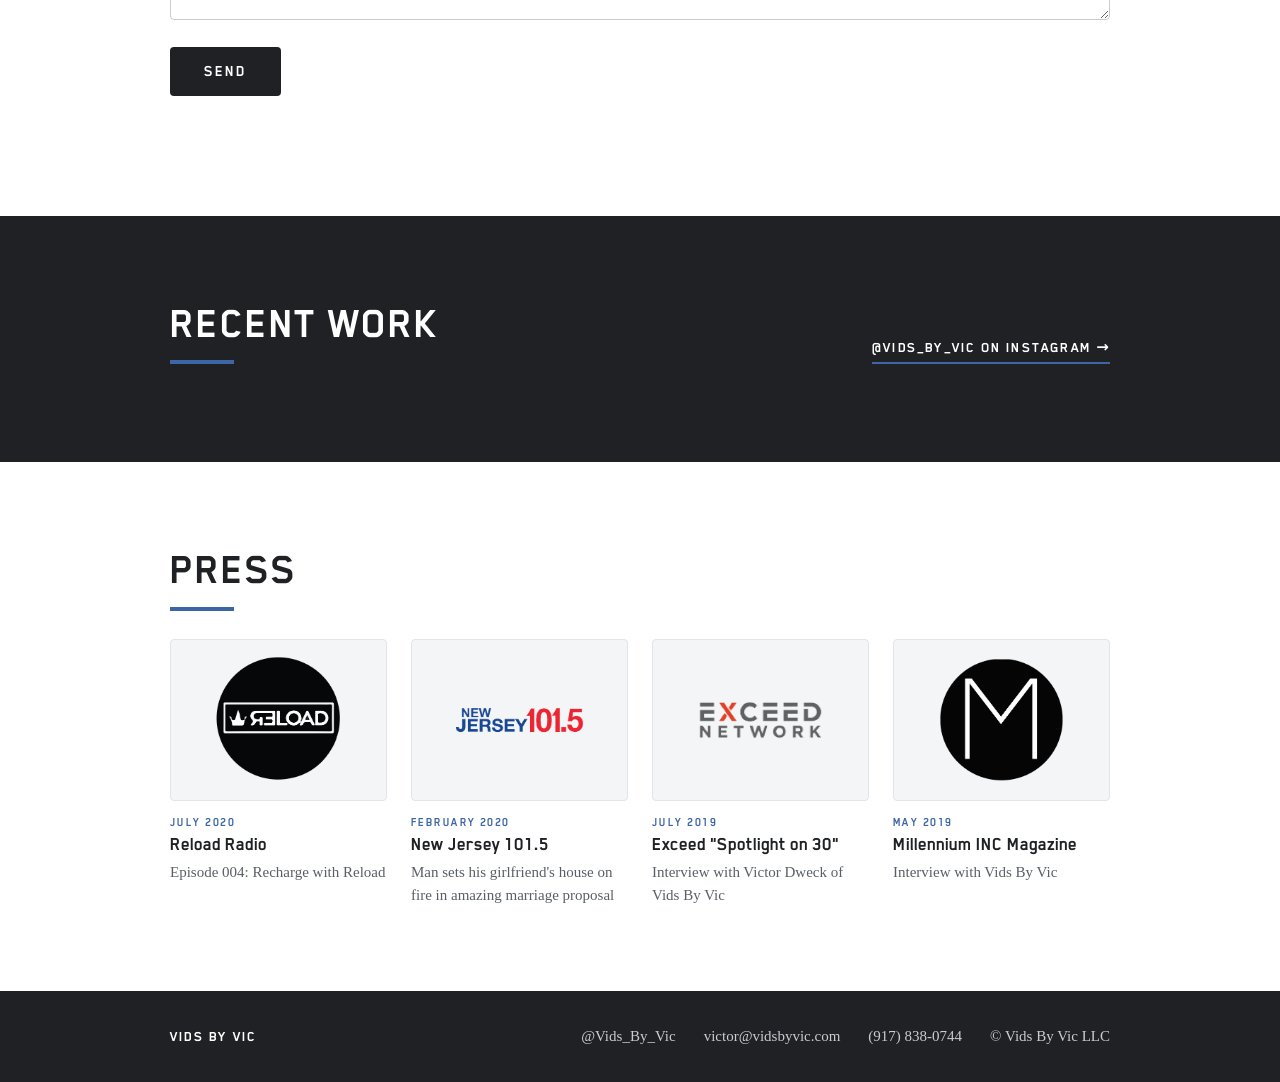
==== commit aadd3990: "Update index.html" ====
--- a/index.html
+++ b/index.html
@@ -4,7 +4,7 @@
 <meta charset="utf-8">
 <meta name="viewport" content="width=device-width,initial-scale=1">
 <title>Vids By Vic</title>
-<meta name="description" content="Vids By Vic: family history films, engagement proposals, fundraising videos for nonprofits, marketing videos for businesses, and so much more.">
+<meta name="description" content="Vids By Vic: family history films, engagement proposals, fundraising videos for nonprofits, marketing shorts for businesses, and so much more.">
 <meta property="og:title" content="Vids By Vic">
 <meta property="og:description" content="Producing your imagination.">
 <meta property="og:image" content="https://www.vidsbyvic.com/images/og.png">
@@ -146,7 +146,7 @@
       <li>Family history films</li>
       <li>Engagement proposals</li>
       <li>Fundraising videos for nonprofits</li>
-      <li>Marketing videos for businesses</li>
+      <li>Marketing shorts for businesses</li>
       <li>And so much more.</li>
     </ul>
     <p>We help script your story, then film and edit it from start to finish. Producing your imagination.</p>
